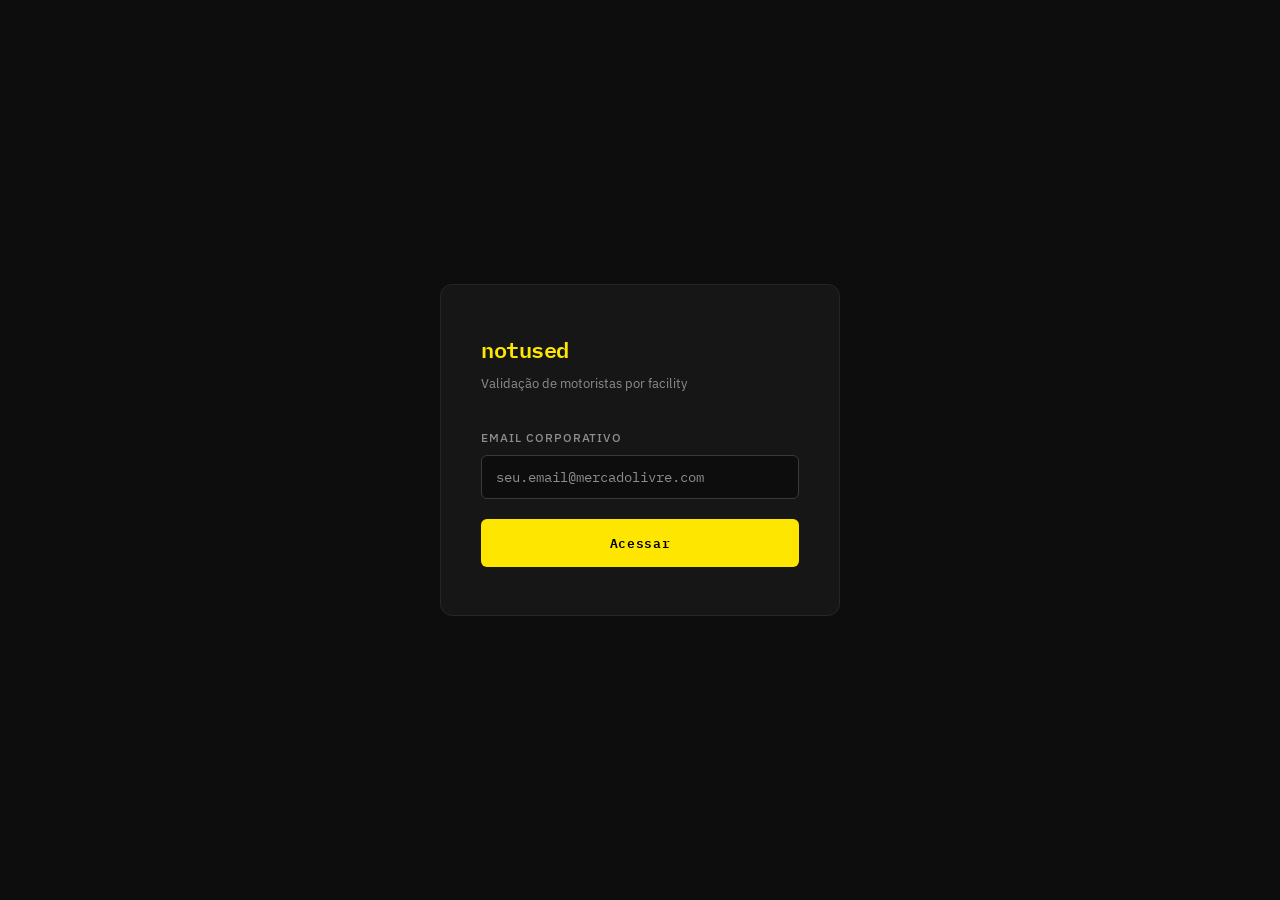
==== frontend/index.html @ aca366a6 "feat: initial commit — notused facility driver validation Backend FastAPI + BigQuery (ADC / quota pr" ====
<!DOCTYPE html>
<html lang="pt-BR">
<head>
  <meta charset="UTF-8" />
  <meta name="viewport" content="width=device-width, initial-scale=1.0" />
  <title>notused — login</title>
  <link rel="stylesheet" href="style.css" />
</head>
<body>
  <div class="login-wrapper">
    <div class="login-card">
      <div class="login-logo">notused</div>
      <p class="login-subtitle">Validação de motoristas por facility</p>

      <form id="form-login">
        <div class="field">
          <label for="email">Email corporativo</label>
          <input
            id="email"
            type="email"
            placeholder="seu.email@mercadolivre.com"
            autocomplete="email"
            required
          />
        </div>
        <button type="submit" class="btn-primary" id="btn-login">
          Acessar
        </button>
      </form>

      <div class="error-msg" id="error-msg"></div>
    </div>
  </div>

  <script>
    const API = 'http://localhost:8000';

    const form   = document.getElementById('form-login');
    const btn    = document.getElementById('btn-login');
    const errEl  = document.getElementById('error-msg');
    const emailEl = document.getElementById('email');

    function showError(msg) {
      errEl.textContent = msg;
      errEl.classList.add('visible');
    }

    function hideError() {
      errEl.classList.remove('visible');
    }

    form.addEventListener('submit', async (e) => {
      e.preventDefault();
      hideError();

      const email = emailEl.value.trim();
      if (!email) return;

      btn.disabled = true;
      btn.textContent = 'Verificando...';

      try {
        const res = await fetch(`${API}/auth/email`, {
          method: 'POST',
          headers: { 'Content-Type': 'application/json' },
          body: JSON.stringify({ email })
        });

        const data = await res.json();

        if (!res.ok) {
          showError(data.detail || 'Email não encontrado. Verifique e tente novamente.');
          return;
        }

        sessionStorage.setItem('notused_facility', data.facility);
        sessionStorage.setItem('notused_email', data.email);
        window.location.href = 'dashboard.html';

      } catch (err) {
        showError('Erro de conexão. Verifique se o backend está rodando.');
      } finally {
        btn.disabled = false;
        btn.textContent = 'Acessar';
      }
    });

    // Se já autenticado, redireciona direto
    if (sessionStorage.getItem('notused_facility')) {
      window.location.href = 'dashboard.html';
    }
  </script>
</body>
</html>
---- frontend/style.css ----
@import url('https://fonts.googleapis.com/css2?family=IBM+Plex+Mono:wght@400;500;600&family=IBM+Plex+Sans:wght@300;400;500;600&display=swap');

*, *::before, *::after { box-sizing: border-box; margin: 0; padding: 0; }

:root {
  --bg:        #0d0d0d;
  --surface:   #161616;
  --border:    #262626;
  --border2:   #393939;
  --text:      #f4f4f4;
  --muted:     #8d8d8d;
  --accent:    #FFE600;   /* Meli yellow */
  --green:     #24a148;
  --green-bg:  #071908;
  --red:       #fa4d56;
  --red-bg:    #2d0709;
  --orange:    #ff832b;
  --blue:      #4589ff;
  --mono:      'IBM Plex Mono', monospace;
  --sans:      'IBM Plex Sans', sans-serif;
  --radius:    6px;
}

body {
  background: var(--bg);
  color: var(--text);
  font-family: var(--sans);
  font-size: 14px;
  line-height: 1.5;
  min-height: 100vh;
}

/* ── Login ─────────────────────────────────────────── */
.login-wrapper {
  min-height: 100vh;
  display: flex;
  align-items: center;
  justify-content: center;
  padding: 24px;
}

.login-card {
  background: var(--surface);
  border: 1px solid var(--border);
  border-radius: 12px;
  padding: 48px 40px;
  width: 100%;
  max-width: 400px;
}

.login-logo {
  font-family: var(--mono);
  font-size: 22px;
  font-weight: 600;
  color: var(--accent);
  letter-spacing: -0.5px;
  margin-bottom: 8px;
}

.login-subtitle {
  color: var(--muted);
  font-size: 13px;
  margin-bottom: 36px;
}

.field {
  margin-bottom: 20px;
}

.field label {
  display: block;
  font-size: 12px;
  font-weight: 500;
  color: var(--muted);
  text-transform: uppercase;
  letter-spacing: 0.08em;
  margin-bottom: 8px;
}

.field input {
  width: 100%;
  background: var(--bg);
  border: 1px solid var(--border2);
  border-radius: var(--radius);
  color: var(--text);
  font-family: var(--mono);
  font-size: 14px;
  padding: 12px 14px;
  outline: none;
  transition: border-color 0.15s;
}

.field input:focus {
  border-color: var(--accent);
}

.field input::placeholder {
  color: var(--muted);
}

.btn-primary {
  width: 100%;
  background: var(--accent);
  color: #000;
  border: none;
  border-radius: var(--radius);
  font-family: var(--mono);
  font-size: 13px;
  font-weight: 600;
  padding: 13px;
  cursor: pointer;
  letter-spacing: 0.05em;
  transition: opacity 0.15s;
}

.btn-primary:hover { opacity: 0.88; }
.btn-primary:disabled { opacity: 0.4; cursor: not-allowed; }

.error-msg {
  margin-top: 16px;
  background: var(--red-bg);
  border: 1px solid var(--red);
  border-radius: var(--radius);
  color: var(--red);
  font-size: 13px;
  padding: 10px 14px;
  display: none;
}

.error-msg.visible { display: block; }

/* ── Dashboard Layout ──────────────────────────────── */
.app-header {
  background: var(--surface);
  border-bottom: 1px solid var(--border);
  padding: 0 24px;
  height: 56px;
  display: flex;
  align-items: center;
  justify-content: space-between;
  position: sticky;
  top: 0;
  z-index: 100;
}

.header-logo {
  font-family: var(--mono);
  font-size: 16px;
  font-weight: 600;
  color: var(--accent);
}

.header-facility {
  font-family: var(--mono);
  font-size: 13px;
  color: var(--muted);
  margin-left: 16px;
}

.header-left { display: flex; align-items: center; gap: 4px; }

.btn-ghost {
  background: transparent;
  border: 1px solid var(--border2);
  border-radius: var(--radius);
  color: var(--muted);
  font-size: 12px;
  font-family: var(--mono);
  padding: 6px 12px;
  cursor: pointer;
  transition: color 0.15s, border-color 0.15s;
}
.btn-ghost:hover { color: var(--text); border-color: var(--border2); }

.main-content {
  max-width: 1400px;
  margin: 0 auto;
  padding: 28px 24px;
}

/* ── Stats bar ─────────────────────────────────────── */
.stats-bar {
  display: grid;
  grid-template-columns: repeat(auto-fit, minmax(160px, 1fr));
  gap: 12px;
  margin-bottom: 28px;
}

.stat-card {
  background: var(--surface);
  border: 1px solid var(--border);
  border-radius: var(--radius);
  padding: 16px 18px;
}

.stat-label {
  font-size: 11px;
  font-weight: 500;
  color: var(--muted);
  text-transform: uppercase;
  letter-spacing: 0.08em;
  margin-bottom: 6px;
}

.stat-value {
  font-family: var(--mono);
  font-size: 24px;
  font-weight: 600;
  color: var(--text);
  line-height: 1;
}

.stat-value.accent { color: var(--accent); }
.stat-value.green  { color: var(--green); }
.stat-value.red    { color: var(--red); }

/* ── Filter tabs ───────────────────────────────────── */
.filter-bar {
  display: flex;
  align-items: center;
  gap: 6px;
  margin-bottom: 16px;
  flex-wrap: wrap;
}

.filter-tab {
  background: transparent;
  border: 1px solid var(--border);
  border-radius: 100px;
  color: var(--muted);
  font-size: 12px;
  font-family: var(--sans);
  font-weight: 500;
  padding: 5px 14px;
  cursor: pointer;
  transition: all 0.15s;
}
.filter-tab:hover { border-color: var(--border2); color: var(--text); }
.filter-tab.active {
  background: var(--accent);
  border-color: var(--accent);
  color: #000;
  font-weight: 600;
}

.filter-spacer { flex: 1; }

.search-input {
  background: var(--surface);
  border: 1px solid var(--border);
  border-radius: var(--radius);
  color: var(--text);
  font-family: var(--mono);
  font-size: 13px;
  padding: 7px 12px;
  outline: none;
  width: 220px;
  transition: border-color 0.15s;
}
.search-input:focus { border-color: var(--accent); }
.search-input::placeholder { color: var(--muted); }

.btn-refresh {
  background: transparent;
  border: 1px solid var(--border);
  border-radius: var(--radius);
  color: var(--muted);
  font-size: 13px;
  padding: 7px 14px;
  cursor: pointer;
  transition: all 0.15s;
  font-family: var(--mono);
  display: flex;
  align-items: center;
  gap: 6px;
}
.btn-refresh:hover { color: var(--text); border-color: var(--border2); }
.btn-refresh.loading { opacity: 0.5; pointer-events: none; }

/* ── Table ─────────────────────────────────────────── */
.table-wrapper {
  background: var(--surface);
  border: 1px solid var(--border);
  border-radius: var(--radius);
  overflow: hidden;
}

table {
  width: 100%;
  border-collapse: collapse;
}

thead th {
  background: var(--bg);
  border-bottom: 1px solid var(--border);
  color: var(--muted);
  font-size: 11px;
  font-weight: 500;
  text-transform: uppercase;
  letter-spacing: 0.08em;
  padding: 10px 14px;
  text-align: left;
  white-space: nowrap;
}

tbody tr {
  border-bottom: 1px solid var(--border);
  transition: background 0.1s;
}
tbody tr:last-child { border-bottom: none; }
tbody tr:hover { background: #1c1c1c; }
tbody tr.confirmed { background: var(--green-bg); }
tbody tr.confirmed:hover { background: #0a2210; }

td {
  padding: 10px 14px;
  font-size: 13px;
  white-space: nowrap;
}

td.mono { font-family: var(--mono); }

.badge {
  display: inline-flex;
  align-items: center;
  border-radius: 100px;
  font-size: 11px;
  font-weight: 600;
  padding: 2px 9px;
  text-transform: uppercase;
  letter-spacing: 0.04em;
}

.badge-moto   { background: #1a1a00; color: var(--accent); border: 1px solid #3a3800; }
.badge-carro  { background: #001434; color: var(--blue);   border: 1px solid #003270; }
.badge-walker { background: #1a0a00; color: var(--orange); border: 1px solid #3a2000; }
.badge-other  { background: var(--surface); color: var(--muted); border: 1px solid var(--border); }

.status-dot {
  display: inline-block;
  width: 7px;
  height: 7px;
  border-radius: 50%;
  margin-right: 6px;
}
.dot-active    { background: var(--green); }
.dot-cancelled { background: var(--red); }
.dot-pending   { background: var(--orange); }
.dot-unknown   { background: var(--muted); }

.btn-confirm {
  background: transparent;
  border: 1px solid var(--green);
  border-radius: var(--radius);
  color: var(--green);
  font-family: var(--mono);
  font-size: 11px;
  font-weight: 500;
  padding: 4px 12px;
  cursor: pointer;
  transition: all 0.15s;
  white-space: nowrap;
}
.btn-confirm:hover { background: var(--green); color: #000; }

.btn-confirmed {
  background: var(--green);
  border: 1px solid var(--green);
  border-radius: var(--radius);
  color: #000;
  font-family: var(--mono);
  font-size: 11px;
  font-weight: 600;
  padding: 4px 12px;
  cursor: pointer;
  transition: all 0.15s;
  white-space: nowrap;
}
.btn-confirmed:hover {
  background: transparent;
  color: var(--red);
  border-color: var(--red);
}

/* ── Empty / Loading ───────────────────────────────── */
.empty-state {
  text-align: center;
  padding: 64px 24px;
  color: var(--muted);
}

.empty-state .icon {
  font-size: 36px;
  margin-bottom: 12px;
  opacity: 0.4;
}

.skeleton-row td {
  padding: 12px 14px;
}

.skeleton-bar {
  background: linear-gradient(90deg, var(--border) 25%, var(--border2) 50%, var(--border) 75%);
  background-size: 200% 100%;
  animation: shimmer 1.5s infinite;
  border-radius: 3px;
  height: 12px;
}

@keyframes shimmer {
  0%   { background-position: 200% 0; }
  100% { background-position: -200% 0; }
}

/* ── Responsive ────────────────────────────────────── */
@media (max-width: 768px) {
  .main-content { padding: 16px; }
  .hide-mobile  { display: none; }
  .search-input { width: 160px; }
  td, th { padding: 8px 10px; }
}

/* ── Loader spinner ────────────────────────────────── */
@keyframes spin {
  to { transform: rotate(360deg); }
}
.spinner {
  display: inline-block;
  width: 14px;
  height: 14px;
  border: 2px solid var(--border2);
  border-top-color: var(--accent);
  border-radius: 50%;
  animation: spin 0.8s linear infinite;
}
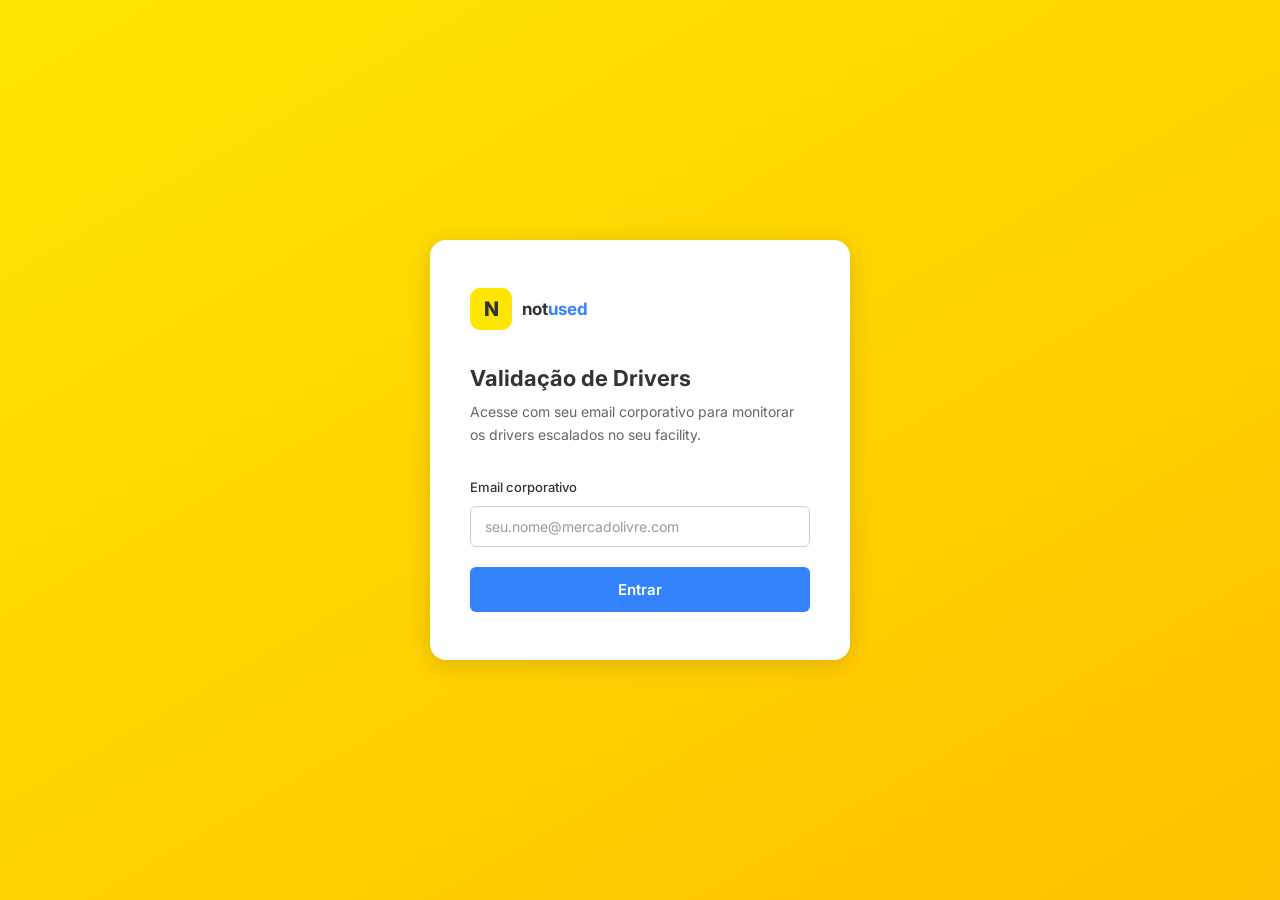
==== commit 2e241024: "deploy: render config + credentials support" ====
--- a/frontend/index.html
+++ b/frontend/index.html
@@ -3,14 +3,21 @@
 <head>
   <meta charset="UTF-8" />
   <meta name="viewport" content="width=device-width, initial-scale=1.0" />
-  <title>notused — login</title>
+  <title>Driver Validation — Login</title>
   <link rel="stylesheet" href="style.css" />
 </head>
 <body>
-  <div class="login-wrapper">
+
+  <div class="login-page">
     <div class="login-card">
-      <div class="login-logo">notused</div>
-      <p class="login-subtitle">Validação de motoristas por facility</p>
+
+      <div class="login-brand">
+        <div class="login-brand-icon">N</div>
+        <div class="login-brand-name">not<span>used</span></div>
+      </div>
+
+      <h1 class="login-title">Validação de Drivers</h1>
+      <p class="login-subtitle">Acesse com seu email corporativo para monitorar os drivers escalados no seu facility.</p>
 
       <form id="form-login">
         <div class="field">
@@ -18,54 +25,50 @@
           <input
             id="email"
             type="email"
-            placeholder="seu.email@mercadolivre.com"
+            placeholder="seu.nome@mercadolivre.com"
             autocomplete="email"
             required
           />
         </div>
-        <button type="submit" class="btn-primary" id="btn-login">
-          Acessar
-        </button>
+        <button type="submit" class="btn-primary" id="btn-login">Entrar</button>
       </form>
 
       <div class="error-msg" id="error-msg"></div>
+
     </div>
   </div>
 
   <script>
-    const API = 'http://localhost:8000';
+    // Redirect se já logado
+    if (sessionStorage.getItem('notused_is_admin') === 'true') {
+      window.location.href = 'admin.html';
+    } else if (sessionStorage.getItem('notused_facility')) {
+      window.location.href = 'dashboard.html';
+    }
 
-    const form   = document.getElementById('form-login');
-    const btn    = document.getElementById('btn-login');
-    const errEl  = document.getElementById('error-msg');
+    const form    = document.getElementById('form-login');
+    const btn     = document.getElementById('btn-login');
+    const errEl   = document.getElementById('error-msg');
     const emailEl = document.getElementById('email');
 
-    function showError(msg) {
-      errEl.textContent = msg;
-      errEl.classList.add('visible');
-    }
-
-    function hideError() {
-      errEl.classList.remove('visible');
-    }
+    function showError(msg) { errEl.textContent = msg; errEl.classList.add('visible'); }
+    function hideError()    { errEl.classList.remove('visible'); }
 
     form.addEventListener('submit', async (e) => {
       e.preventDefault();
       hideError();
-
       const email = emailEl.value.trim();
       if (!email) return;
 
-      btn.disabled = true;
+      btn.disabled    = true;
       btn.textContent = 'Verificando...';
 
       try {
-        const res = await fetch(`${API}/auth/email`, {
-          method: 'POST',
+        const res  = await fetch('/auth/email', {
+          method:  'POST',
           headers: { 'Content-Type': 'application/json' },
-          body: JSON.stringify({ email })
+          body:    JSON.stringify({ email })
         });
-
         const data = await res.json();
 
         if (!res.ok) {
@@ -73,22 +76,24 @@
           return;
         }
 
-        sessionStorage.setItem('notused_facility', data.facility);
-        sessionStorage.setItem('notused_email', data.email);
-        window.location.href = 'dashboard.html';
+        sessionStorage.setItem('notused_email',    data.email);
+        sessionStorage.setItem('notused_is_admin', data.is_admin ? 'true' : 'false');
 
-      } catch (err) {
+        if (data.is_admin) {
+          window.location.href = 'admin.html';
+        } else {
+          sessionStorage.setItem('notused_facility', data.facility);
+          window.location.href = 'dashboard.html';
+        }
+
+      } catch {
         showError('Erro de conexão. Verifique se o backend está rodando.');
       } finally {
-        btn.disabled = false;
-        btn.textContent = 'Acessar';
+        btn.disabled    = false;
+        btn.textContent = 'Entrar';
       }
     });
+  </script>
 
-    // Se já autenticado, redireciona direto
-    if (sessionStorage.getItem('notused_facility')) {
-      window.location.href = 'dashboard.html';
-    }
-  </script>
 </body>
 </html>
--- a/frontend/style.css
+++ b/frontend/style.css
@@ -1,24 +1,37 @@
-@import url('https://fonts.googleapis.com/css2?family=IBM+Plex+Mono:wght@400;500;600&family=IBM+Plex+Sans:wght@300;400;500;600&display=swap');
+@import url('https://fonts.googleapis.com/css2?family=Inter:wght@400;500;600;700&display=swap');
 
 *, *::before, *::after { box-sizing: border-box; margin: 0; padding: 0; }
 
 :root {
-  --bg:        #0d0d0d;
-  --surface:   #161616;
-  --border:    #262626;
-  --border2:   #393939;
-  --text:      #f4f4f4;
-  --muted:     #8d8d8d;
-  --accent:    #FFE600;   /* Meli yellow */
-  --green:     #24a148;
-  --green-bg:  #071908;
-  --red:       #fa4d56;
-  --red-bg:    #2d0709;
-  --orange:    #ff832b;
-  --blue:      #4589ff;
-  --mono:      'IBM Plex Mono', monospace;
-  --sans:      'IBM Plex Sans', sans-serif;
-  --radius:    6px;
+  --bg:             #EBEBEB;
+  --surface:        #FFFFFF;
+  --surface2:       #F5F5F5;
+  --border:         #E3E3E3;
+  --border2:        #CCCCCC;
+  --text:           #333333;
+  --text2:          #666666;
+  --muted:          #999999;
+  --yellow:         #FFE600;
+  --yellow-dark:    #ECC800;
+  --blue:           #3483FA;
+  --blue-dark:      #2968C8;
+  --blue-bg:        #EBF3FF;
+  --green:          #00A650;
+  --green-dark:     #007A3D;
+  --green-bg:       #F0FBF5;
+  --green-border:   #A8E6C3;
+  --red:            #F23D4F;
+  --red-bg:         #FFF5F5;
+  --red-border:     #F7C0C5;
+  --orange:         #FF7733;
+  --orange-bg:      #FFF5EE;
+  --orange-border:  #FFCCAA;
+  --shadow-sm:      0 1px 3px rgba(0,0,0,0.08);
+  --shadow:         0 2px 8px rgba(0,0,0,0.10);
+  --shadow-lg:      0 4px 24px rgba(0,0,0,0.14);
+  --radius:         8px;
+  --radius-sm:      6px;
+  --sans:           'Inter', -apple-system, BlinkMacSystemFont, 'Segoe UI', sans-serif;
 }
 
 body {
@@ -30,191 +43,285 @@
   min-height: 100vh;
 }
 
-/* ── Login ─────────────────────────────────────────── */
-.login-wrapper {
+/* ── Login ──────────────────────────────────────────────────────────────────── */
+.login-page {
   min-height: 100vh;
   display: flex;
   align-items: center;
   justify-content: center;
   padding: 24px;
+  background: linear-gradient(150deg, #FFE600 0%, #FFD000 60%, #FFC200 100%);
 }
 
 .login-card {
   background: var(--surface);
-  border: 1px solid var(--border);
-  border-radius: 12px;
+  border-radius: 16px;
   padding: 48px 40px;
   width: 100%;
-  max-width: 400px;
-}
-
-.login-logo {
-  font-family: var(--mono);
+  max-width: 420px;
+  box-shadow: var(--shadow-lg);
+}
+
+.login-brand {
+  display: flex;
+  align-items: center;
+  gap: 10px;
+  margin-bottom: 32px;
+}
+
+.login-brand-icon {
+  width: 42px;
+  height: 42px;
+  background: var(--yellow);
+  border-radius: 10px;
+  display: flex;
+  align-items: center;
+  justify-content: center;
+  font-weight: 800;
+  font-size: 20px;
+  color: #333;
+  flex-shrink: 0;
+}
+
+.login-brand-name {
+  font-size: 17px;
+  font-weight: 700;
+  color: var(--text);
+}
+
+.login-brand-name span { color: var(--blue); }
+
+.login-title {
   font-size: 22px;
-  font-weight: 600;
-  color: var(--accent);
-  letter-spacing: -0.5px;
-  margin-bottom: 8px;
+  font-weight: 700;
+  color: var(--text);
+  margin-bottom: 6px;
 }
 
 .login-subtitle {
-  color: var(--muted);
-  font-size: 13px;
-  margin-bottom: 36px;
-}
-
-.field {
-  margin-bottom: 20px;
-}
+  color: var(--text2);
+  font-size: 14px;
+  margin-bottom: 32px;
+  line-height: 1.6;
+}
+
+.field { margin-bottom: 20px; }
 
 .field label {
   display: block;
-  font-size: 12px;
+  font-size: 13px;
   font-weight: 500;
-  color: var(--muted);
-  text-transform: uppercase;
-  letter-spacing: 0.08em;
+  color: var(--text);
   margin-bottom: 8px;
 }
 
 .field input {
   width: 100%;
-  background: var(--bg);
-  border: 1px solid var(--border2);
-  border-radius: var(--radius);
-  color: var(--text);
-  font-family: var(--mono);
+  background: var(--surface);
+  border: 1.5px solid var(--border2);
+  border-radius: var(--radius-sm);
+  color: var(--text);
+  font-family: var(--sans);
   font-size: 14px;
-  padding: 12px 14px;
+  padding: 11px 14px;
   outline: none;
-  transition: border-color 0.15s;
+  transition: border-color 0.15s, box-shadow 0.15s;
 }
 
 .field input:focus {
-  border-color: var(--accent);
-}
-
-.field input::placeholder {
-  color: var(--muted);
-}
+  border-color: var(--blue);
+  box-shadow: 0 0 0 3px rgba(52,131,250,0.15);
+}
+
+.field input::placeholder { color: var(--muted); }
 
 .btn-primary {
   width: 100%;
-  background: var(--accent);
-  color: #000;
+  background: var(--blue);
+  color: #fff;
   border: none;
-  border-radius: var(--radius);
-  font-family: var(--mono);
-  font-size: 13px;
+  border-radius: var(--radius-sm);
+  font-family: var(--sans);
+  font-size: 15px;
   font-weight: 600;
   padding: 13px;
   cursor: pointer;
-  letter-spacing: 0.05em;
-  transition: opacity 0.15s;
-}
-
-.btn-primary:hover { opacity: 0.88; }
-.btn-primary:disabled { opacity: 0.4; cursor: not-allowed; }
+  transition: background 0.15s, transform 0.1s;
+  letter-spacing: 0.01em;
+}
+.btn-primary:hover  { background: var(--blue-dark); }
+.btn-primary:active { transform: scale(0.99); }
+.btn-primary:disabled { opacity: 0.5; cursor: not-allowed; transform: none; }
 
 .error-msg {
   margin-top: 16px;
   background: var(--red-bg);
-  border: 1px solid var(--red);
-  border-radius: var(--radius);
+  border: 1px solid var(--red-border);
+  border-radius: var(--radius-sm);
   color: var(--red);
   font-size: 13px;
   padding: 10px 14px;
   display: none;
 }
-
 .error-msg.visible { display: block; }
 
-/* ── Dashboard Layout ──────────────────────────────── */
+/* ── App Header ─────────────────────────────────────────────────────────────── */
 .app-header {
   background: var(--surface);
   border-bottom: 1px solid var(--border);
   padding: 0 24px;
-  height: 56px;
+  height: 60px;
   display: flex;
   align-items: center;
   justify-content: space-between;
   position: sticky;
   top: 0;
   z-index: 100;
-}
-
-.header-logo {
-  font-family: var(--mono);
-  font-size: 16px;
-  font-weight: 600;
-  color: var(--accent);
-}
-
-.header-facility {
-  font-family: var(--mono);
-  font-size: 13px;
+  box-shadow: var(--shadow-sm);
+}
+
+.header-brand {
+  display: flex;
+  align-items: center;
+  gap: 10px;
+}
+
+.header-logo-box {
+  background: var(--yellow);
+  border-radius: 8px;
+  width: 34px;
+  height: 34px;
+  display: flex;
+  align-items: center;
+  justify-content: center;
+  font-weight: 800;
+  font-size: 15px;
+  color: #333;
+  flex-shrink: 0;
+}
+
+.header-app-name {
+  font-size: 15px;
+  font-weight: 700;
+  color: var(--text);
+}
+
+.header-facility-tag {
+  background: var(--blue-bg);
+  border: 1px solid #C2D9FF;
+  border-radius: 100px;
+  font-size: 12px;
+  font-weight: 700;
+  color: var(--blue);
+  padding: 3px 10px;
+  letter-spacing: 0.02em;
+}
+
+.admin-badge {
+  background: var(--yellow);
+  color: #333;
+  font-size: 11px;
+  font-weight: 700;
+  padding: 3px 9px;
+  border-radius: 100px;
+  text-transform: uppercase;
+  letter-spacing: 0.06em;
+}
+
+.header-right {
+  display: flex;
+  align-items: center;
+  gap: 12px;
+}
+
+.header-email {
+  font-size: 13px;
+  color: var(--text2);
+}
+
+.header-date {
+  font-size: 12px;
   color: var(--muted);
-  margin-left: 16px;
-}
-
-.header-left { display: flex; align-items: center; gap: 4px; }
+}
 
 .btn-ghost {
   background: transparent;
-  border: 1px solid var(--border2);
-  border-radius: var(--radius);
-  color: var(--muted);
-  font-size: 12px;
-  font-family: var(--mono);
-  padding: 6px 12px;
-  cursor: pointer;
-  transition: color 0.15s, border-color 0.15s;
-}
-.btn-ghost:hover { color: var(--text); border-color: var(--border2); }
-
+  border: 1.5px solid var(--border2);
+  border-radius: var(--radius-sm);
+  color: var(--text2);
+  font-size: 13px;
+  font-family: var(--sans);
+  font-weight: 500;
+  padding: 6px 14px;
+  cursor: pointer;
+  transition: all 0.15s;
+}
+.btn-ghost:hover { border-color: var(--blue); color: var(--blue); }
+
+/* ── Main Layout ─────────────────────────────────────────────────────────────── */
 .main-content {
-  max-width: 1400px;
+  max-width: 1440px;
   margin: 0 auto;
   padding: 28px 24px;
 }
 
-/* ── Stats bar ─────────────────────────────────────── */
+.page-title {
+  font-size: 22px;
+  font-weight: 700;
+  color: var(--text);
+  margin-bottom: 4px;
+}
+
+.page-subtitle {
+  font-size: 14px;
+  color: var(--text2);
+  margin-bottom: 28px;
+}
+
+/* ── Stats Bar ──────────────────────────────────────────────────────────────── */
 .stats-bar {
   display: grid;
-  grid-template-columns: repeat(auto-fit, minmax(160px, 1fr));
+  grid-template-columns: repeat(auto-fit, minmax(150px, 1fr));
   gap: 12px;
-  margin-bottom: 28px;
+  margin-bottom: 24px;
 }
 
 .stat-card {
   background: var(--surface);
+  border-radius: var(--radius);
+  padding: 18px 20px;
+  box-shadow: var(--shadow-sm);
   border: 1px solid var(--border);
-  border-radius: var(--radius);
-  padding: 16px 18px;
+}
+
+.stat-card.alert {
+  border-color: var(--orange-border);
+  background: var(--orange-bg);
 }
 
 .stat-label {
   font-size: 11px;
-  font-weight: 500;
-  color: var(--muted);
+  font-weight: 600;
+  color: var(--text2);
   text-transform: uppercase;
-  letter-spacing: 0.08em;
-  margin-bottom: 6px;
+  letter-spacing: 0.06em;
+  margin-bottom: 8px;
 }
 
 .stat-value {
-  font-family: var(--mono);
-  font-size: 24px;
-  font-weight: 600;
+  font-size: 28px;
+  font-weight: 700;
   color: var(--text);
   line-height: 1;
 }
 
-.stat-value.accent { color: var(--accent); }
+.stat-value.blue   { color: var(--blue); }
 .stat-value.green  { color: var(--green); }
 .stat-value.red    { color: var(--red); }
-
-/* ── Filter tabs ───────────────────────────────────── */
+.stat-value.orange { color: var(--orange); }
+.stat-value.muted  { color: var(--muted); }
+
+/* ── Filter Bar ─────────────────────────────────────────────────────────────── */
 .filter-bar {
   display: flex;
   align-items: center;
@@ -224,80 +331,77 @@
 }
 
 .filter-tab {
-  background: transparent;
-  border: 1px solid var(--border);
+  background: var(--surface);
+  border: 1.5px solid var(--border);
   border-radius: 100px;
-  color: var(--muted);
-  font-size: 12px;
+  color: var(--text2);
+  font-size: 13px;
   font-family: var(--sans);
   font-weight: 500;
-  padding: 5px 14px;
+  padding: 5px 16px;
   cursor: pointer;
   transition: all 0.15s;
 }
-.filter-tab:hover { border-color: var(--border2); color: var(--text); }
-.filter-tab.active {
-  background: var(--accent);
-  border-color: var(--accent);
-  color: #000;
-  font-weight: 600;
-}
+.filter-tab:hover { border-color: var(--blue); color: var(--blue); }
+.filter-tab.active { background: var(--blue); border-color: var(--blue); color: #fff; font-weight: 600; }
 
 .filter-spacer { flex: 1; }
 
 .search-input {
   background: var(--surface);
-  border: 1px solid var(--border);
-  border-radius: var(--radius);
-  color: var(--text);
-  font-family: var(--mono);
+  border: 1.5px solid var(--border2);
+  border-radius: var(--radius-sm);
+  color: var(--text);
+  font-family: var(--sans);
   font-size: 13px;
   padding: 7px 12px;
   outline: none;
-  width: 220px;
-  transition: border-color 0.15s;
-}
-.search-input:focus { border-color: var(--accent); }
+  width: 200px;
+  transition: border-color 0.15s, box-shadow 0.15s;
+}
+.search-input:focus {
+  border-color: var(--blue);
+  box-shadow: 0 0 0 3px rgba(52,131,250,0.12);
+}
 .search-input::placeholder { color: var(--muted); }
 
 .btn-refresh {
-  background: transparent;
-  border: 1px solid var(--border);
-  border-radius: var(--radius);
-  color: var(--muted);
+  background: var(--surface);
+  border: 1.5px solid var(--border2);
+  border-radius: var(--radius-sm);
+  color: var(--text2);
   font-size: 13px;
   padding: 7px 14px;
   cursor: pointer;
+  font-family: var(--sans);
+  font-weight: 500;
+  display: flex;
+  align-items: center;
+  gap: 6px;
   transition: all 0.15s;
-  font-family: var(--mono);
-  display: flex;
-  align-items: center;
-  gap: 6px;
-}
-.btn-refresh:hover { color: var(--text); border-color: var(--border2); }
+}
+.btn-refresh:hover { border-color: var(--blue); color: var(--blue); }
 .btn-refresh.loading { opacity: 0.5; pointer-events: none; }
 
-/* ── Table ─────────────────────────────────────────── */
+/* ── Table ──────────────────────────────────────────────────────────────────── */
 .table-wrapper {
   background: var(--surface);
   border: 1px solid var(--border);
   border-radius: var(--radius);
   overflow: hidden;
-}
-
-table {
-  width: 100%;
-  border-collapse: collapse;
-}
+  box-shadow: var(--shadow-sm);
+}
+
+table { width: 100%; border-collapse: collapse; }
 
 thead th {
-  background: var(--bg);
-  border-bottom: 1px solid var(--border);
-  color: var(--muted);
+  background: var(--surface2);
+  border-bottom: 1.5px solid var(--border);
+  color: var(--text2);
   font-size: 11px;
-  font-weight: 500;
+  font-weight: 600;
   text-transform: uppercase;
-  letter-spacing: 0.08em;
+  letter-spacing: 0.07em;
   padding: 10px 14px;
   text-align: left;
   white-space: nowrap;
@@ -308,128 +412,240 @@
   transition: background 0.1s;
 }
 tbody tr:last-child { border-bottom: none; }
-tbody tr:hover { background: #1c1c1c; }
-tbody tr.confirmed { background: var(--green-bg); }
-tbody tr.confirmed:hover { background: #0a2210; }
+tbody tr:hover      { background: #FAFAFA; }
+
+tbody tr.row-arrived      { background: var(--green-bg); }
+tbody tr.row-arrived:hover { background: #E4F7EE; }
+
+tbody tr.row-nui          { background: var(--orange-bg); }
+tbody tr.row-nui:hover    { background: #FFE8D9; }
+
+tbody tr.row-nuc          { background: var(--surface2); }
+tbody tr.row-nuc:hover    { background: #EEEEEE; }
 
 td {
-  padding: 10px 14px;
+  padding: 11px 14px;
   font-size: 13px;
   white-space: nowrap;
 }
 
-td.mono { font-family: var(--mono); }
-
+/* ── Badges ─────────────────────────────────────────────────────────────────── */
 .badge {
   display: inline-flex;
   align-items: center;
+  gap: 4px;
   border-radius: 100px;
   font-size: 11px;
   font-weight: 600;
-  padding: 2px 9px;
+  padding: 3px 10px;
   text-transform: uppercase;
   letter-spacing: 0.04em;
-}
-
-.badge-moto   { background: #1a1a00; color: var(--accent); border: 1px solid #3a3800; }
-.badge-carro  { background: #001434; color: var(--blue);   border: 1px solid #003270; }
-.badge-walker { background: #1a0a00; color: var(--orange); border: 1px solid #3a2000; }
-.badge-other  { background: var(--surface); color: var(--muted); border: 1px solid var(--border); }
-
+  white-space: nowrap;
+}
+
+.badge-moto   { background: #FFFBE0; color: #7A6200; border: 1px solid #FFE566; }
+.badge-carro  { background: var(--blue-bg); color: var(--blue); border: 1px solid #C2D9FF; }
+.badge-walker { background: var(--orange-bg); color: #C04F00; border: 1px solid var(--orange-border); }
+.badge-other  { background: var(--surface2); color: var(--text2); border: 1px solid var(--border); }
+
+.badge-arrived { background: var(--green-bg); color: var(--green); border: 1px solid var(--green-border); }
+.badge-nuc     { background: var(--surface2); color: var(--text2); border: 1px solid var(--border2); }
+.badge-nui     { background: var(--orange-bg); color: var(--orange); border: 1px solid var(--orange-border); }
+
+/* ── Status dots ────────────────────────────────────────────────────────────── */
 .status-dot {
   display: inline-block;
   width: 7px;
   height: 7px;
   border-radius: 50%;
   margin-right: 6px;
+  flex-shrink: 0;
 }
 .dot-active    { background: var(--green); }
 .dot-cancelled { background: var(--red); }
 .dot-pending   { background: var(--orange); }
 .dot-unknown   { background: var(--muted); }
 
-.btn-confirm {
+/* ── Action Buttons ─────────────────────────────────────────────────────────── */
+.action-group {
+  display: flex;
+  gap: 6px;
+  align-items: center;
+}
+
+.btn-arrived {
+  background: var(--green);
+  border: none;
+  border-radius: var(--radius-sm);
+  color: #fff;
+  font-family: var(--sans);
+  font-size: 12px;
+  font-weight: 600;
+  padding: 5px 12px;
+  cursor: pointer;
+  transition: background 0.15s;
+  white-space: nowrap;
+}
+.btn-arrived:hover { background: var(--green-dark); }
+
+.btn-not-arrived {
   background: transparent;
-  border: 1px solid var(--green);
-  border-radius: var(--radius);
-  color: var(--green);
-  font-family: var(--mono);
+  border: 1.5px solid var(--red);
+  border-radius: var(--radius-sm);
+  color: var(--red);
+  font-family: var(--sans);
+  font-size: 12px;
+  font-weight: 600;
+  padding: 5px 12px;
+  cursor: pointer;
+  transition: all 0.15s;
+  white-space: nowrap;
+}
+.btn-not-arrived:hover { background: var(--red); color: #fff; }
+
+.btn-undo {
+  background: transparent;
+  border: 1px solid var(--border2);
+  border-radius: var(--radius-sm);
+  color: var(--muted);
+  font-family: var(--sans);
   font-size: 11px;
   font-weight: 500;
-  padding: 4px 12px;
+  padding: 4px 9px;
   cursor: pointer;
   transition: all 0.15s;
   white-space: nowrap;
 }
-.btn-confirm:hover { background: var(--green); color: #000; }
-
-.btn-confirmed {
-  background: var(--green);
-  border: 1px solid var(--green);
-  border-radius: var(--radius);
-  color: #000;
-  font-family: var(--mono);
-  font-size: 11px;
-  font-weight: 600;
-  padding: 4px 12px;
-  cursor: pointer;
-  transition: all 0.15s;
-  white-space: nowrap;
-}
-.btn-confirmed:hover {
-  background: transparent;
-  color: var(--red);
-  border-color: var(--red);
-}
-
-/* ── Empty / Loading ───────────────────────────────── */
+.btn-undo:hover { border-color: var(--text2); color: var(--text2); }
+
+/* ── Empty / Error ─────────────────────────────────────────────────────────── */
 .empty-state {
   text-align: center;
   padding: 64px 24px;
   color: var(--muted);
 }
-
-.empty-state .icon {
-  font-size: 36px;
-  margin-bottom: 12px;
-  opacity: 0.4;
-}
-
-.skeleton-row td {
-  padding: 12px 14px;
-}
-
+.empty-state .icon { font-size: 40px; margin-bottom: 12px; opacity: 0.35; }
+.empty-state p     { font-size: 14px; }
+
+/* ── Skeleton ───────────────────────────────────────────────────────────────── */
 .skeleton-bar {
-  background: linear-gradient(90deg, var(--border) 25%, var(--border2) 50%, var(--border) 75%);
+  background: linear-gradient(90deg, var(--border) 25%, #F0F0F0 50%, var(--border) 75%);
   background-size: 200% 100%;
   animation: shimmer 1.5s infinite;
   border-radius: 3px;
   height: 12px;
 }
-
 @keyframes shimmer {
   0%   { background-position: 200% 0; }
   100% { background-position: -200% 0; }
 }
-
-/* ── Responsive ────────────────────────────────────── */
-@media (max-width: 768px) {
-  .main-content { padding: 16px; }
-  .hide-mobile  { display: none; }
-  .search-input { width: 160px; }
-  td, th { padding: 8px 10px; }
-}
-
-/* ── Loader spinner ────────────────────────────────── */
-@keyframes spin {
-  to { transform: rotate(360deg); }
-}
+.skeleton-row td { padding: 13px 14px; }
+
+/* ── Spinner ─────────────────────────────────────────────────────────────────── */
+@keyframes spin { to { transform: rotate(360deg); } }
 .spinner {
   display: inline-block;
-  width: 14px;
-  height: 14px;
-  border: 2px solid var(--border2);
-  border-top-color: var(--accent);
+  width: 14px; height: 14px;
+  border: 2px solid var(--border);
+  border-top-color: var(--blue);
   border-radius: 50%;
   animation: spin 0.8s linear infinite;
 }
+
+/* ── Admin ──────────────────────────────────────────────────────────────────── */
+.alert-banner {
+  display: flex;
+  align-items: center;
+  gap: 10px;
+  background: var(--orange-bg);
+  border: 1.5px solid var(--orange-border);
+  border-radius: var(--radius);
+  color: var(--orange);
+  font-size: 13px;
+  font-weight: 600;
+  padding: 12px 16px;
+  margin-bottom: 24px;
+}
+
+.facility-cards {
+  display: grid;
+  grid-template-columns: repeat(auto-fill, minmax(260px, 1fr));
+  gap: 16px;
+  margin-bottom: 32px;
+}
+
+.facility-card {
+  background: var(--surface);
+  border: 1.5px solid var(--border);
+  border-radius: var(--radius);
+  padding: 20px;
+  box-shadow: var(--shadow-sm);
+  cursor: pointer;
+  transition: box-shadow 0.15s, border-color 0.15s;
+}
+.facility-card:hover         { box-shadow: var(--shadow); border-color: var(--blue); }
+.facility-card.has-nui       { border-color: var(--orange-border); }
+.facility-card.has-nui:hover { border-color: var(--orange); }
+
+.fc-name {
+  font-size: 16px;
+  font-weight: 700;
+  color: var(--text);
+  margin-bottom: 14px;
+}
+
+.fc-stats {
+  display: flex;
+  gap: 20px;
+}
+
+.fcs-item { text-align: center; }
+.fcs-val  { font-size: 22px; font-weight: 700; line-height: 1; margin-bottom: 3px; }
+.fcs-lbl  { font-size: 10px; color: var(--text2); text-transform: uppercase; letter-spacing: 0.06em; }
+
+.fc-nui-note {
+  margin-top: 12px;
+  font-size: 11px;
+  font-weight: 600;
+  color: var(--orange);
+}
+
+.section-header {
+  display: flex;
+  align-items: center;
+  justify-content: space-between;
+  margin-bottom: 14px;
+  flex-wrap: wrap;
+  gap: 10px;
+}
+
+.section-title {
+  font-size: 15px;
+  font-weight: 700;
+  color: var(--text);
+}
+
+.filter-select {
+  background: var(--surface);
+  border: 1.5px solid var(--border2);
+  border-radius: var(--radius-sm);
+  padding: 7px 10px;
+  font-size: 13px;
+  color: var(--text);
+  outline: none;
+  font-family: var(--sans);
+  cursor: pointer;
+  transition: border-color 0.15s;
+}
+.filter-select:focus { border-color: var(--blue); }
+
+/* ── Responsive ─────────────────────────────────────────────────────────────── */
+@media (max-width: 768px) {
+  .main-content  { padding: 16px; }
+  .hide-mobile   { display: none; }
+  .search-input  { width: 140px; }
+  td, th         { padding: 9px 10px; }
+  .app-header    { padding: 0 16px; }
+  .header-email  { display: none; }
+  .stat-value    { font-size: 22px; }
+}
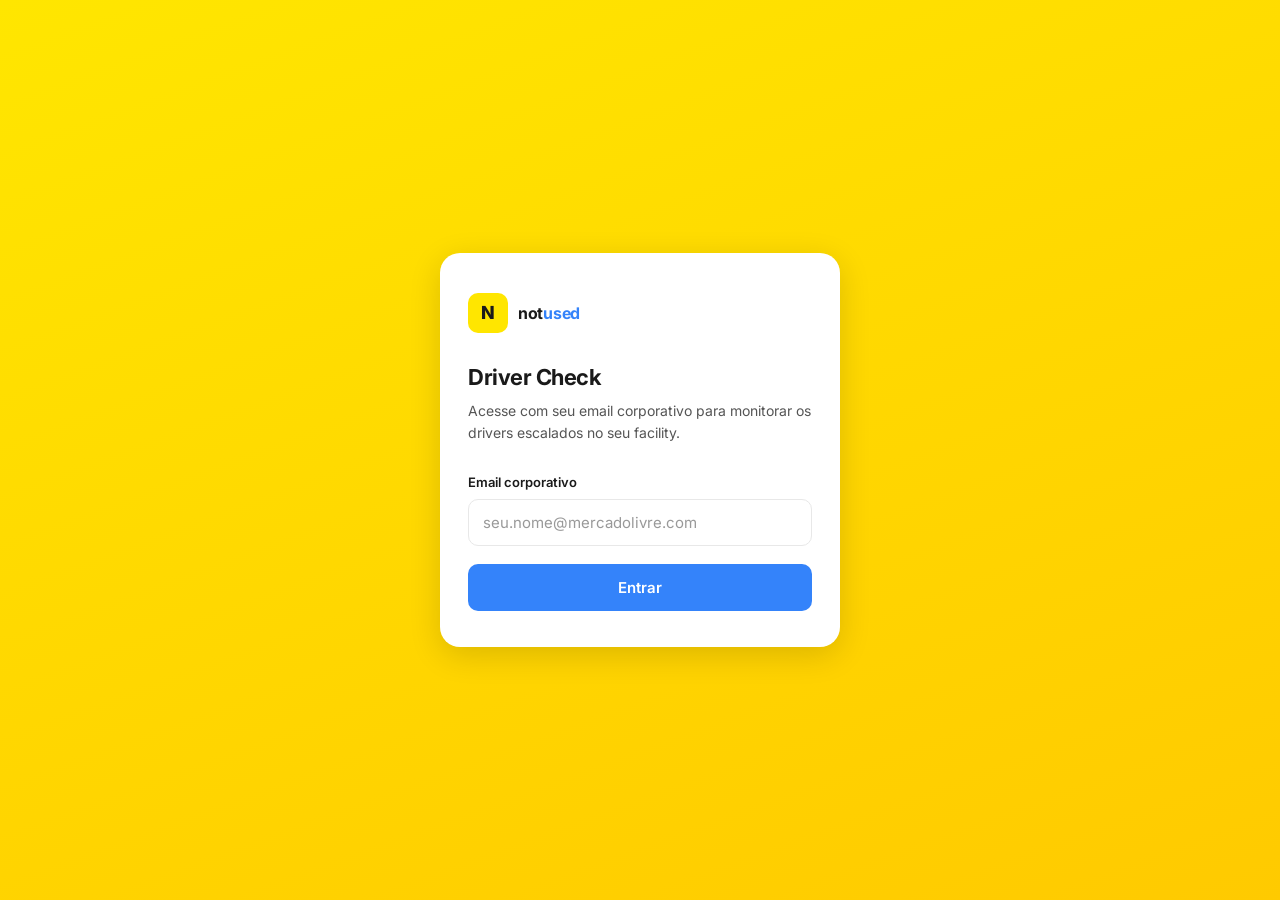
==== commit 2169ca4a: "feat: redesign mobile-first com leitor de QR code - Interface completamente reescrita para uso no ce" ====
--- a/frontend/index.html
+++ b/frontend/index.html
@@ -2,8 +2,11 @@
 <html lang="pt-BR">
 <head>
   <meta charset="UTF-8" />
-  <meta name="viewport" content="width=device-width, initial-scale=1.0" />
-  <title>Driver Validation — Login</title>
+  <meta name="viewport" content="width=device-width, initial-scale=1.0, maximum-scale=1.0" />
+  <meta name="mobile-web-app-capable" content="yes" />
+  <meta name="apple-mobile-web-app-capable" content="yes" />
+  <meta name="apple-mobile-web-app-status-bar-style" content="default" />
+  <title>notused — Driver Check</title>
   <link rel="stylesheet" href="style.css" />
 </head>
 <body>
@@ -16,10 +19,10 @@
         <div class="login-brand-name">not<span>used</span></div>
       </div>
 
-      <h1 class="login-title">Validação de Drivers</h1>
+      <h1 class="login-title">Driver Check</h1>
       <p class="login-subtitle">Acesse com seu email corporativo para monitorar os drivers escalados no seu facility.</p>
 
-      <form id="form-login">
+      <form id="form-login" novalidate>
         <div class="field">
           <label for="email">Email corporativo</label>
           <input
@@ -27,72 +30,77 @@
             type="email"
             placeholder="seu.nome@mercadolivre.com"
             autocomplete="email"
+            inputmode="email"
             required
           />
         </div>
         <button type="submit" class="btn-primary" id="btn-login">Entrar</button>
       </form>
 
-      <div class="error-msg" id="error-msg"></div>
+      <div class="error-msg" id="error-msg" role="alert"></div>
 
     </div>
   </div>
 
   <script>
-    // Redirect se já logado
-    if (sessionStorage.getItem('notused_is_admin') === 'true') {
-      window.location.href = 'admin.html';
-    } else if (sessionStorage.getItem('notused_facility')) {
-      window.location.href = 'dashboard.html';
-    }
+    (function () {
+      if (sessionStorage.getItem('notused_facility')) {
+        window.location.replace('dashboard.html');
+        return;
+      }
 
-    const form    = document.getElementById('form-login');
-    const btn     = document.getElementById('btn-login');
-    const errEl   = document.getElementById('error-msg');
-    const emailEl = document.getElementById('email');
+      const form    = document.getElementById('form-login');
+      const btn     = document.getElementById('btn-login');
+      const errEl   = document.getElementById('error-msg');
+      const emailEl = document.getElementById('email');
 
-    function showError(msg) { errEl.textContent = msg; errEl.classList.add('visible'); }
-    function hideError()    { errEl.classList.remove('visible'); }
+      function showError(msg) {
+        errEl.textContent = msg;
+        errEl.classList.add('visible');
+      }
+      function hideError() { errEl.classList.remove('visible'); }
 
-    form.addEventListener('submit', async (e) => {
-      e.preventDefault();
-      hideError();
-      const email = emailEl.value.trim();
-      if (!email) return;
+      form.addEventListener('submit', async function (e) {
+        e.preventDefault();
+        hideError();
 
-      btn.disabled    = true;
-      btn.textContent = 'Verificando...';
+        const raw   = emailEl.value.trim().toLowerCase();
+        const email = raw;
 
-      try {
-        const res  = await fetch('/auth/email', {
-          method:  'POST',
-          headers: { 'Content-Type': 'application/json' },
-          body:    JSON.stringify({ email })
-        });
-        const data = await res.json();
-
-        if (!res.ok) {
-          showError(data.detail || 'Email não encontrado. Verifique e tente novamente.');
+        if (!email || !email.includes('@')) {
+          showError('Informe um email válido.');
           return;
         }
 
-        sessionStorage.setItem('notused_email',    data.email);
-        sessionStorage.setItem('notused_is_admin', data.is_admin ? 'true' : 'false');
+        btn.disabled    = true;
+        btn.textContent = 'Verificando...';
 
-        if (data.is_admin) {
-          window.location.href = 'admin.html';
-        } else {
-          sessionStorage.setItem('notused_facility', data.facility);
-          window.location.href = 'dashboard.html';
+        try {
+          const res  = await fetch('/auth/email', {
+            method:  'POST',
+            headers: { 'Content-Type': 'application/json' },
+            body:    JSON.stringify({ email: email })
+          });
+          const data = await res.json();
+
+          if (!res.ok) {
+            showError(data.detail || 'Email não encontrado.');
+            return;
+          }
+
+          sessionStorage.setItem('notused_email',    data.email);
+          sessionStorage.setItem('notused_facility', data.facility || '');
+
+          window.location.replace('dashboard.html');
+
+        } catch (_) {
+          showError('Erro de conexão. Verifique se o backend está rodando.');
+        } finally {
+          btn.disabled    = false;
+          btn.textContent = 'Entrar';
         }
-
-      } catch {
-        showError('Erro de conexão. Verifique se o backend está rodando.');
-      } finally {
-        btn.disabled    = false;
-        btn.textContent = 'Entrar';
-      }
-    });
+      });
+    })();
   </script>
 
 </body>
--- a/frontend/style.css
+++ b/frontend/style.css
@@ -1,64 +1,72 @@
-@import url('https://fonts.googleapis.com/css2?family=Inter:wght@400;500;600;700&display=swap');
+@import url('https://fonts.googleapis.com/css2?family=Inter:wght@400;500;600;700;800&display=swap');
 
 *, *::before, *::after { box-sizing: border-box; margin: 0; padding: 0; }
 
 :root {
-  --bg:             #EBEBEB;
-  --surface:        #FFFFFF;
-  --surface2:       #F5F5F5;
-  --border:         #E3E3E3;
-  --border2:        #CCCCCC;
-  --text:           #333333;
-  --text2:          #666666;
-  --muted:          #999999;
-  --yellow:         #FFE600;
-  --yellow-dark:    #ECC800;
-  --blue:           #3483FA;
-  --blue-dark:      #2968C8;
-  --blue-bg:        #EBF3FF;
-  --green:          #00A650;
-  --green-dark:     #007A3D;
-  --green-bg:       #F0FBF5;
-  --green-border:   #A8E6C3;
-  --red:            #F23D4F;
-  --red-bg:         #FFF5F5;
-  --red-border:     #F7C0C5;
-  --orange:         #FF7733;
-  --orange-bg:      #FFF5EE;
-  --orange-border:  #FFCCAA;
-  --shadow-sm:      0 1px 3px rgba(0,0,0,0.08);
-  --shadow:         0 2px 8px rgba(0,0,0,0.10);
-  --shadow-lg:      0 4px 24px rgba(0,0,0,0.14);
-  --radius:         8px;
-  --radius-sm:      6px;
-  --sans:           'Inter', -apple-system, BlinkMacSystemFont, 'Segoe UI', sans-serif;
-}
+  --yellow:        #FFE600;
+  --yellow-dark:   #D4C000;
+  --blue:          #3483FA;
+  --blue-dark:     #2968C8;
+  --blue-bg:       #EBF3FF;
+  --green:         #00A650;
+  --green-dark:    #007A3D;
+  --green-bg:      #E8F8EF;
+  --red:           #F23D4F;
+  --red-dark:      #C7303F;
+  --red-bg:        #FFF0F1;
+  --orange:        #FF7733;
+  --orange-bg:     #FFF4EE;
+  --bg:            #F2F2F2;
+  --surface:       #FFFFFF;
+  --text:          #1A1A1A;
+  --text2:         #555555;
+  --muted:         #999999;
+  --border:        #E8E8E8;
+  --radius:        14px;
+  --radius-sm:     10px;
+  --radius-xs:     6px;
+  --sans:          'Inter', -apple-system, BlinkMacSystemFont, sans-serif;
+  --shadow-sm:     0 1px 4px rgba(0,0,0,0.08);
+  --shadow:        0 2px 12px rgba(0,0,0,0.10);
+  --shadow-lg:     0 8px 32px rgba(0,0,0,0.14);
+  --header-h:      56px;
+  --stats-h:       68px;
+  --toolbar-h:     52px;
+  --tabs-h:        44px;
+}
+
+html { -webkit-text-size-adjust: 100%; }
 
 body {
   background: var(--bg);
   color: var(--text);
   font-family: var(--sans);
-  font-size: 14px;
+  font-size: 15px;
   line-height: 1.5;
   min-height: 100vh;
+  min-height: 100dvh;
+  -webkit-tap-highlight-color: transparent;
+  overscroll-behavior: none;
 }
 
 /* ── Login ──────────────────────────────────────────────────────────────────── */
+
 .login-page {
   min-height: 100vh;
-  display: flex;
-  align-items: center;
-  justify-content: center;
-  padding: 24px;
-  background: linear-gradient(150deg, #FFE600 0%, #FFD000 60%, #FFC200 100%);
+  min-height: 100dvh;
+  display: flex;
+  align-items: center;
+  justify-content: center;
+  padding: 24px 16px;
+  background: linear-gradient(160deg, #FFE600 0%, #FFCA00 100%);
 }
 
 .login-card {
   background: var(--surface);
-  border-radius: 16px;
-  padding: 48px 40px;
+  border-radius: 20px;
+  padding: 40px 28px 36px;
   width: 100%;
-  max-width: 420px;
+  max-width: 400px;
   box-shadow: var(--shadow-lg);
 }
 
@@ -66,73 +74,47 @@
   display: flex;
   align-items: center;
   gap: 10px;
-  margin-bottom: 32px;
+  margin-bottom: 28px;
 }
 
 .login-brand-icon {
-  width: 42px;
-  height: 42px;
+  width: 40px;
+  height: 40px;
   background: var(--yellow);
   border-radius: 10px;
   display: flex;
   align-items: center;
   justify-content: center;
+  font-size: 18px;
   font-weight: 800;
-  font-size: 20px;
-  color: #333;
   flex-shrink: 0;
 }
 
-.login-brand-name {
-  font-size: 17px;
-  font-weight: 700;
-  color: var(--text);
-}
-
+.login-brand-name { font-size: 16px; font-weight: 700; letter-spacing: -0.3px; }
 .login-brand-name span { color: var(--blue); }
 
-.login-title {
-  font-size: 22px;
-  font-weight: 700;
-  color: var(--text);
-  margin-bottom: 6px;
-}
-
-.login-subtitle {
-  color: var(--text2);
-  font-size: 14px;
-  margin-bottom: 32px;
-  line-height: 1.6;
-}
-
-.field { margin-bottom: 20px; }
-
-.field label {
-  display: block;
-  font-size: 13px;
-  font-weight: 500;
-  color: var(--text);
-  margin-bottom: 8px;
-}
+.login-title { font-size: 22px; font-weight: 700; letter-spacing: -0.5px; margin-bottom: 6px; }
+
+.login-subtitle { color: var(--text2); font-size: 14px; line-height: 1.6; margin-bottom: 28px; }
+
+.field { margin-bottom: 18px; }
+
+.field label { display: block; font-size: 13px; font-weight: 600; margin-bottom: 7px; }
 
 .field input {
   width: 100%;
   background: var(--surface);
-  border: 1.5px solid var(--border2);
+  border: 1.5px solid var(--border);
   border-radius: var(--radius-sm);
   color: var(--text);
   font-family: var(--sans);
-  font-size: 14px;
-  padding: 11px 14px;
+  font-size: 15px;
+  padding: 13px 14px;
   outline: none;
   transition: border-color 0.15s, box-shadow 0.15s;
-}
-
-.field input:focus {
-  border-color: var(--blue);
-  box-shadow: 0 0 0 3px rgba(52,131,250,0.15);
-}
-
+  -webkit-appearance: none;
+}
+.field input:focus { border-color: var(--blue); box-shadow: 0 0 0 3px rgba(52,131,250,0.15); }
 .field input::placeholder { color: var(--muted); }
 
 .btn-primary {
@@ -144,508 +126,627 @@
   font-family: var(--sans);
   font-size: 15px;
   font-weight: 600;
-  padding: 13px;
-  cursor: pointer;
-  transition: background 0.15s, transform 0.1s;
-  letter-spacing: 0.01em;
-}
-.btn-primary:hover  { background: var(--blue-dark); }
-.btn-primary:active { transform: scale(0.99); }
-.btn-primary:disabled { opacity: 0.5; cursor: not-allowed; transform: none; }
+  padding: 14px;
+  cursor: pointer;
+  transition: background 0.15s, transform 0.08s;
+  user-select: none;
+}
+.btn-primary:active { transform: scale(0.98); }
+.btn-primary:disabled { background: var(--muted); cursor: not-allowed; transform: none; }
 
 .error-msg {
-  margin-top: 16px;
+  display: none;
+  margin-top: 14px;
+  padding: 11px 14px;
   background: var(--red-bg);
-  border: 1px solid var(--red-border);
-  border-radius: var(--radius-sm);
+  border: 1px solid rgba(242,61,79,0.25);
+  border-radius: var(--radius-xs);
   color: var(--red);
   font-size: 13px;
-  padding: 10px 14px;
-  display: none;
+  font-weight: 500;
 }
 .error-msg.visible { display: block; }
 
-/* ── App Header ─────────────────────────────────────────────────────────────── */
+/* ── App header ─────────────────────────────────────────────────────────────── */
+
 .app-header {
+  position: fixed;
+  top: 0; left: 0; right: 0;
+  height: var(--header-h);
   background: var(--surface);
   border-bottom: 1px solid var(--border);
-  padding: 0 24px;
-  height: 60px;
   display: flex;
   align-items: center;
   justify-content: space-between;
-  position: sticky;
-  top: 0;
+  padding: 0 16px;
   z-index: 100;
   box-shadow: var(--shadow-sm);
 }
 
-.header-brand {
-  display: flex;
-  align-items: center;
-  gap: 10px;
-}
-
-.header-logo-box {
+.header-brand { display: flex; align-items: center; gap: 8px; }
+
+.header-logo {
+  width: 32px;
+  height: 32px;
   background: var(--yellow);
   border-radius: 8px;
-  width: 34px;
-  height: 34px;
-  display: flex;
-  align-items: center;
-  justify-content: center;
+  display: flex;
+  align-items: center;
+  justify-content: center;
+  font-size: 14px;
   font-weight: 800;
-  font-size: 15px;
-  color: #333;
   flex-shrink: 0;
 }
 
-.header-app-name {
-  font-size: 15px;
-  font-weight: 700;
-  color: var(--text);
-}
+.header-app-name { font-size: 15px; font-weight: 700; letter-spacing: -0.3px; }
 
 .header-facility-tag {
   background: var(--blue-bg);
-  border: 1px solid #C2D9FF;
-  border-radius: 100px;
+  color: var(--blue);
   font-size: 12px;
   font-weight: 700;
-  color: var(--blue);
-  padding: 3px 10px;
-  letter-spacing: 0.02em;
-}
-
-.admin-badge {
+  padding: 3px 9px;
+  border-radius: 20px;
+}
+
+.btn-logout {
+  background: none;
+  border: 1.5px solid var(--border);
+  border-radius: var(--radius-xs);
+  color: var(--text2);
+  font-family: var(--sans);
+  font-size: 13px;
+  font-weight: 500;
+  padding: 7px 13px;
+  cursor: pointer;
+  user-select: none;
+  transition: background 0.12s;
+}
+.btn-logout:active { background: var(--bg); }
+
+/* ── Stats strip ────────────────────────────────────────────────────────────── */
+
+.stats-strip {
+  position: fixed;
+  top: var(--header-h);
+  left: 0; right: 0;
+  height: var(--stats-h);
+  background: var(--surface);
+  border-bottom: 1px solid var(--border);
+  display: flex;
+  align-items: stretch;
+  z-index: 99;
+  overflow-x: auto;
+  -webkit-overflow-scrolling: touch;
+  scrollbar-width: none;
+}
+.stats-strip::-webkit-scrollbar { display: none; }
+
+.stat-pill {
+  flex: 1;
+  min-width: 70px;
+  display: flex;
+  flex-direction: column;
+  align-items: center;
+  justify-content: center;
+  gap: 2px;
+  cursor: pointer;
+  border-right: 1px solid var(--border);
+  padding: 8px 4px;
+  user-select: none;
+  transition: background 0.12s;
+}
+.stat-pill:last-child { border-right: none; }
+.stat-pill:active, .stat-pill.active { background: var(--bg); }
+
+.stat-num { font-size: 22px; font-weight: 800; line-height: 1; letter-spacing: -0.5px; }
+.stat-lbl { font-size: 10px; font-weight: 500; color: var(--muted); text-transform: uppercase; letter-spacing: 0.4px; }
+
+.stat-pill.green  .stat-num { color: var(--green); }
+.stat-pill.red    .stat-num { color: var(--red); }
+.stat-pill.orange .stat-num { color: var(--orange); }
+.stat-pill.blue   .stat-num { color: var(--blue); }
+.stat-pill.active .stat-lbl { color: var(--blue); font-weight: 700; }
+
+/* ── Toolbar ────────────────────────────────────────────────────────────────── */
+
+.toolbar {
+  position: fixed;
+  top: calc(var(--header-h) + var(--stats-h));
+  left: 0; right: 0;
+  height: var(--toolbar-h);
+  background: var(--surface);
+  border-bottom: 1px solid var(--border);
+  display: flex;
+  align-items: center;
+  gap: 8px;
+  padding: 0 12px;
+  z-index: 98;
+}
+
+.search-input {
+  flex: 1;
+  height: 36px;
+  background: var(--bg);
+  border: 1.5px solid transparent;
+  border-radius: 20px;
+  color: var(--text);
+  font-family: var(--sans);
+  font-size: 14px;
+  padding: 0 14px 0 38px;
+  outline: none;
+  transition: border-color 0.15s, background 0.15s;
+  background-image: url("data:image/svg+xml,%3Csvg xmlns='http://www.w3.org/2000/svg' width='16' height='16' viewBox='0 0 24 24' fill='none' stroke='%23999' stroke-width='2.5' stroke-linecap='round' stroke-linejoin='round'%3E%3Ccircle cx='11' cy='11' r='8'/%3E%3Cpath d='m21 21-4.35-4.35'/%3E%3C/svg%3E");
+  background-repeat: no-repeat;
+  background-position: 11px center;
+  -webkit-appearance: none;
+}
+.search-input:focus { background-color: var(--surface); border-color: var(--blue); }
+.search-input::placeholder { color: var(--muted); }
+
+.btn-qr {
+  width: 36px;
+  height: 36px;
   background: var(--yellow);
-  color: #333;
+  border: none;
+  border-radius: 10px;
+  display: flex;
+  align-items: center;
+  justify-content: center;
+  cursor: pointer;
+  flex-shrink: 0;
+  transition: transform 0.08s, background 0.12s;
+  user-select: none;
+}
+.btn-qr:active { transform: scale(0.9); background: var(--yellow-dark); }
+
+.btn-refresh {
+  width: 36px;
+  height: 36px;
+  background: none;
+  border: 1.5px solid var(--border);
+  border-radius: 10px;
+  display: flex;
+  align-items: center;
+  justify-content: center;
+  cursor: pointer;
+  flex-shrink: 0;
+  color: var(--text2);
+  font-size: 18px;
+  line-height: 1;
+  transition: background 0.12s;
+  user-select: none;
+}
+.btn-refresh:active { background: var(--bg); }
+.btn-refresh.spinning span { display: inline-block; animation: spin 0.7s linear infinite; }
+
+@keyframes spin { to { transform: rotate(360deg); } }
+
+/* ── Filter tabs ────────────────────────────────────────────────────────────── */
+
+.filter-tabs {
+  position: fixed;
+  top: calc(var(--header-h) + var(--stats-h) + var(--toolbar-h));
+  left: 0; right: 0;
+  height: var(--tabs-h);
+  background: var(--surface);
+  border-bottom: 1px solid var(--border);
+  display: flex;
+  align-items: center;
+  overflow-x: auto;
+  -webkit-overflow-scrolling: touch;
+  scrollbar-width: none;
+  padding: 0 12px;
+  gap: 6px;
+  z-index: 97;
+}
+.filter-tabs::-webkit-scrollbar { display: none; }
+
+.tab {
+  flex-shrink: 0;
+  height: 30px;
+  padding: 0 14px;
+  background: none;
+  border: 1.5px solid var(--border);
+  border-radius: 20px;
+  color: var(--text2);
+  font-family: var(--sans);
+  font-size: 13px;
+  font-weight: 500;
+  cursor: pointer;
+  white-space: nowrap;
+  transition: background 0.12s, border-color 0.12s, color 0.12s;
+  user-select: none;
+}
+.tab:active { background: var(--bg); }
+.tab.active { background: var(--blue); border-color: var(--blue); color: #fff; font-weight: 600; }
+
+/* ── Cards container ────────────────────────────────────────────────────────── */
+
+.cards-container {
+  margin-top: calc(var(--header-h) + var(--stats-h) + var(--toolbar-h) + var(--tabs-h));
+  padding: 12px 12px calc(32px + env(safe-area-inset-bottom));
+  display: flex;
+  flex-direction: column;
+  gap: 10px;
+}
+
+/* ── Driver card ────────────────────────────────────────────────────────────── */
+
+.driver-card {
+  background: var(--surface);
+  border-radius: var(--radius);
+  padding: 16px;
+  box-shadow: var(--shadow-sm);
+  border: 1.5px solid transparent;
+  transition: border-color 0.15s;
+}
+.driver-card.arrived  { border-color: var(--green); background: var(--green-bg); }
+.driver-card.nui      { border-color: var(--red); background: var(--red-bg); }
+.driver-card.not-used { border-color: #E5E5E5; }
+
+.card-top {
+  display: flex;
+  align-items: flex-start;
+  justify-content: space-between;
+  margin-bottom: 12px;
+}
+
+.card-id {
+  font-family: 'Courier New', monospace;
+  font-size: 19px;
+  font-weight: 700;
+  letter-spacing: -0.3px;
+  line-height: 1.1;
+  margin-bottom: 5px;
+}
+
+.card-secondary { display: flex; align-items: center; gap: 6px; flex-wrap: wrap; }
+
+.badge {
+  display: inline-flex;
+  align-items: center;
   font-size: 11px;
   font-weight: 700;
   padding: 3px 9px;
-  border-radius: 100px;
-  text-transform: uppercase;
-  letter-spacing: 0.06em;
-}
-
-.header-right {
-  display: flex;
-  align-items: center;
-  gap: 12px;
-}
-
-.header-email {
-  font-size: 13px;
-  color: var(--text2);
-}
-
-.header-date {
+  border-radius: 20px;
+  white-space: nowrap;
+}
+.badge-pending  { background: var(--bg); color: var(--muted); border: 1px solid var(--border); }
+.badge-arrived  { background: var(--green-bg); color: var(--green); border: 1px solid rgba(0,166,80,0.3); }
+.badge-nuc      { background: var(--orange-bg); color: var(--orange); border: 1px solid rgba(255,119,51,0.3); }
+.badge-nui      { background: var(--red-bg); color: var(--red); border: 1px solid rgba(242,61,79,0.3); }
+.badge-moto     { background: #FFF8E0; color: #9A7D0A; }
+.badge-carro    { background: var(--blue-bg); color: var(--blue); }
+.badge-walker   { background: #F0F0FF; color: #5555CC; }
+.badge-other    { background: var(--bg); color: var(--text2); }
+
+.card-eta {
+  display: flex;
+  align-items: center;
+  gap: 10px;
+  padding: 10px 12px;
+  background: var(--bg);
+  border-radius: var(--radius-sm);
+  margin-bottom: 14px;
+}
+.driver-card.arrived .card-eta,
+.driver-card.nui .card-eta { background: rgba(0,0,0,0.04); }
+
+.eta-icon { font-size: 20px; flex-shrink: 0; }
+
+.eta-label { font-size: 10px; font-weight: 600; color: var(--muted); text-transform: uppercase; letter-spacing: 0.5px; line-height: 1; margin-bottom: 2px; }
+.eta-time  { font-size: 22px; font-weight: 800; letter-spacing: -0.5px; line-height: 1; }
+.eta-time.past  { color: var(--orange); }
+.eta-time.late  { color: var(--red); }
+
+.eta-delta {
+  margin-left: auto;
   font-size: 12px;
+  font-weight: 600;
+  padding: 4px 9px;
+  border-radius: 20px;
+  flex-shrink: 0;
+}
+.eta-delta.past  { background: var(--orange-bg); color: var(--orange); }
+.eta-delta.early { background: var(--green-bg); color: var(--green); }
+
+.card-actions { display: flex; gap: 8px; align-items: center; }
+
+.btn-arrived {
+  flex: 1;
+  height: 48px;
+  background: var(--green);
+  color: #fff;
+  border: none;
+  border-radius: var(--radius-sm);
+  font-family: var(--sans);
+  font-size: 14px;
+  font-weight: 700;
+  cursor: pointer;
+  display: flex;
+  align-items: center;
+  justify-content: center;
+  gap: 6px;
+  user-select: none;
+  transition: background 0.12s, transform 0.08s;
+}
+.btn-arrived:active { background: var(--green-dark); transform: scale(0.97); }
+
+.btn-not-arrived {
+  flex: 1;
+  height: 48px;
+  background: var(--surface);
+  color: var(--red);
+  border: 1.5px solid var(--red);
+  border-radius: var(--radius-sm);
+  font-family: var(--sans);
+  font-size: 14px;
+  font-weight: 700;
+  cursor: pointer;
+  display: flex;
+  align-items: center;
+  justify-content: center;
+  gap: 6px;
+  user-select: none;
+  transition: background 0.12s, transform 0.08s;
+}
+.btn-not-arrived:active { background: var(--red-bg); transform: scale(0.97); }
+
+.btn-undo {
+  height: 38px;
+  padding: 0 14px;
+  background: none;
   color: var(--muted);
-}
-
-.btn-ghost {
-  background: transparent;
-  border: 1.5px solid var(--border2);
-  border-radius: var(--radius-sm);
-  color: var(--text2);
-  font-size: 13px;
-  font-family: var(--sans);
+  border: 1.5px solid var(--border);
+  border-radius: var(--radius-xs);
+  font-family: var(--sans);
+  font-size: 12px;
   font-weight: 500;
-  padding: 6px 14px;
-  cursor: pointer;
-  transition: all 0.15s;
-}
-.btn-ghost:hover { border-color: var(--blue); color: var(--blue); }
-
-/* ── Main Layout ─────────────────────────────────────────────────────────────── */
-.main-content {
-  max-width: 1440px;
-  margin: 0 auto;
-  padding: 28px 24px;
-}
-
-.page-title {
-  font-size: 22px;
-  font-weight: 700;
-  color: var(--text);
-  margin-bottom: 4px;
-}
-
-.page-subtitle {
-  font-size: 14px;
-  color: var(--text2);
-  margin-bottom: 28px;
-}
-
-/* ── Stats Bar ──────────────────────────────────────────────────────────────── */
-.stats-bar {
-  display: grid;
-  grid-template-columns: repeat(auto-fit, minmax(150px, 1fr));
-  gap: 12px;
-  margin-bottom: 24px;
-}
-
-.stat-card {
-  background: var(--surface);
-  border-radius: var(--radius);
-  padding: 18px 20px;
-  box-shadow: var(--shadow-sm);
-  border: 1px solid var(--border);
-}
-
-.stat-card.alert {
-  border-color: var(--orange-border);
-  background: var(--orange-bg);
-}
-
-.stat-label {
+  cursor: pointer;
+  user-select: none;
+  transition: background 0.12s;
+  flex-shrink: 0;
+}
+.btn-undo:active { background: var(--bg); color: var(--text2); }
+
+.event-confirmed { display: flex; align-items: center; justify-content: space-between; gap: 8px; }
+.event-label     { display: flex; align-items: center; gap: 6px; flex-wrap: wrap; }
+
+.ofensor-tag {
   font-size: 11px;
   font-weight: 600;
-  color: var(--text2);
-  text-transform: uppercase;
-  letter-spacing: 0.06em;
-  margin-bottom: 8px;
-}
-
-.stat-value {
+  padding: 3px 8px;
+  border-radius: 20px;
+}
+.ofensor-driver { background: var(--red-bg); color: var(--red); }
+.ofensor-op     { background: var(--orange-bg); color: var(--orange); }
+
+/* ── Empty / Skeleton ───────────────────────────────────────────────────────── */
+
+.empty-state {
+  display: flex;
+  flex-direction: column;
+  align-items: center;
+  justify-content: center;
+  padding: 56px 24px;
+  color: var(--muted);
+  text-align: center;
+  gap: 10px;
+}
+.empty-state .icon { font-size: 40px; line-height: 1; }
+.empty-state p { font-size: 14px; }
+
+.skeleton-card { background: var(--surface); border-radius: var(--radius); padding: 16px; box-shadow: var(--shadow-sm); }
+.skeleton-bar {
+  background: linear-gradient(90deg, #EBEBEB 25%, #F5F5F5 50%, #EBEBEB 75%);
+  background-size: 200% 100%;
+  animation: shimmer 1.4s infinite;
+  border-radius: 6px;
+  height: 14px;
+  margin-bottom: 10px;
+}
+@keyframes shimmer { to { background-position: -200% 0; } }
+
+/* ── Toast ──────────────────────────────────────────────────────────────────── */
+
+.toast {
+  position: fixed;
+  bottom: calc(28px + env(safe-area-inset-bottom));
+  left: 50%;
+  transform: translateX(-50%) translateY(90px);
+  background: #1A1A1A;
+  color: #fff;
+  font-size: 13px;
+  font-weight: 500;
+  padding: 11px 20px;
+  border-radius: 20px;
+  box-shadow: var(--shadow-lg);
+  z-index: 9999;
+  transition: transform 0.25s cubic-bezier(0.34, 1.56, 0.64, 1);
+  white-space: nowrap;
+  pointer-events: none;
+  max-width: calc(100vw - 32px);
+  text-overflow: ellipsis;
+  overflow: hidden;
+}
+.toast.show { transform: translateX(-50%) translateY(0); }
+
+/* ── QR Overlay ─────────────────────────────────────────────────────────────── */
+
+.qr-overlay {
+  position: fixed;
+  inset: 0;
+  background: #000;
+  z-index: 500;
+  display: flex;
+  flex-direction: column;
+  opacity: 0;
+  pointer-events: none;
+  transition: opacity 0.2s;
+}
+.qr-overlay.open { opacity: 1; pointer-events: auto; }
+
+.qr-topbar {
+  display: flex;
+  align-items: center;
+  justify-content: space-between;
+  padding: calc(env(safe-area-inset-top) + 14px) 16px 14px;
+  color: #fff;
+  font-size: 16px;
+  font-weight: 600;
+  background: rgba(0,0,0,0.6);
+}
+
+.btn-qr-close {
+  width: 36px;
+  height: 36px;
+  background: rgba(255,255,255,0.15);
+  border: none;
+  border-radius: 50%;
+  color: #fff;
+  font-size: 20px;
+  display: flex;
+  align-items: center;
+  justify-content: center;
+  cursor: pointer;
+  flex-shrink: 0;
+}
+
+#qr-reader {
+  flex: 1;
+  overflow: hidden;
+  position: relative;
+}
+
+/* Override html5-qrcode styles */
+#qr-reader > div { border: none !important; }
+#qr-reader video { width: 100% !important; height: 100% !important; object-fit: cover !important; }
+#qr-reader__status_span { display: none !important; }
+#qr-reader__dashboard_section_csr span { color: rgba(255,255,255,0.7) !important; font-size: 13px !important; }
+#qr-reader__dashboard_section_csr button {
+  background: var(--yellow) !important;
+  color: #000 !important;
+  border: none !important;
+  border-radius: 10px !important;
+  font-family: var(--sans) !important;
+  font-size: 14px !important;
+  font-weight: 700 !important;
+  padding: 12px 24px !important;
+  cursor: pointer !important;
+  margin-top: 12px !important;
+}
+#qr-reader__camera_selection { display: none !important; }
+#qr-reader__filescan_input { display: none !important; }
+
+.qr-hint {
+  color: rgba(255,255,255,0.6);
+  font-size: 13px;
+  text-align: center;
+  padding: 14px 16px calc(env(safe-area-inset-bottom) + 14px);
+  background: rgba(0,0,0,0.6);
+}
+
+/* ── Driver modal (bottom sheet) ────────────────────────────────────────────── */
+
+.driver-modal {
+  position: fixed;
+  inset: 0;
+  z-index: 400;
+  display: flex;
+  flex-direction: column;
+  justify-content: flex-end;
+  pointer-events: none;
+}
+.driver-modal.open { pointer-events: auto; }
+
+.modal-backdrop {
+  position: absolute;
+  inset: 0;
+  background: transparent;
+  transition: background 0.25s;
+}
+.driver-modal.open .modal-backdrop { background: rgba(0,0,0,0.5); }
+
+.modal-sheet {
+  position: relative;
+  background: var(--surface);
+  border-radius: 20px 20px 0 0;
+  padding: 16px 20px calc(env(safe-area-inset-bottom) + 24px);
+  transform: translateY(100%);
+  transition: transform 0.3s cubic-bezier(0.34, 1.1, 0.64, 1);
+  box-shadow: 0 -4px 32px rgba(0,0,0,0.18);
+}
+.driver-modal.open .modal-sheet { transform: translateY(0); }
+
+.modal-handle {
+  width: 40px;
+  height: 4px;
+  background: var(--border);
+  border-radius: 2px;
+  margin: 0 auto 20px;
+}
+
+.modal-driver-id {
+  font-family: 'Courier New', monospace;
   font-size: 28px;
-  font-weight: 700;
-  color: var(--text);
-  line-height: 1;
-}
-
-.stat-value.blue   { color: var(--blue); }
-.stat-value.green  { color: var(--green); }
-.stat-value.red    { color: var(--red); }
-.stat-value.orange { color: var(--orange); }
-.stat-value.muted  { color: var(--muted); }
-
-/* ── Filter Bar ─────────────────────────────────────────────────────────────── */
-.filter-bar {
-  display: flex;
-  align-items: center;
-  gap: 6px;
-  margin-bottom: 16px;
-  flex-wrap: wrap;
-}
-
-.filter-tab {
-  background: var(--surface);
-  border: 1.5px solid var(--border);
-  border-radius: 100px;
-  color: var(--text2);
-  font-size: 13px;
-  font-family: var(--sans);
-  font-weight: 500;
-  padding: 5px 16px;
-  cursor: pointer;
-  transition: all 0.15s;
-}
-.filter-tab:hover { border-color: var(--blue); color: var(--blue); }
-.filter-tab.active { background: var(--blue); border-color: var(--blue); color: #fff; font-weight: 600; }
-
-.filter-spacer { flex: 1; }
-
-.search-input {
-  background: var(--surface);
-  border: 1.5px solid var(--border2);
+  font-weight: 800;
+  letter-spacing: -0.5px;
+  margin-bottom: 6px;
+}
+
+.modal-vehicle { font-size: 14px; color: var(--text2); margin-bottom: 16px; display: flex; align-items: center; gap: 6px; }
+
+.modal-eta-block {
+  background: var(--bg);
   border-radius: var(--radius-sm);
-  color: var(--text);
-  font-family: var(--sans);
-  font-size: 13px;
-  padding: 7px 12px;
-  outline: none;
-  width: 200px;
-  transition: border-color 0.15s, box-shadow 0.15s;
-}
-.search-input:focus {
-  border-color: var(--blue);
-  box-shadow: 0 0 0 3px rgba(52,131,250,0.12);
-}
-.search-input::placeholder { color: var(--muted); }
-
-.btn-refresh {
-  background: var(--surface);
-  border: 1.5px solid var(--border2);
-  border-radius: var(--radius-sm);
-  color: var(--text2);
-  font-size: 13px;
-  padding: 7px 14px;
-  cursor: pointer;
-  font-family: var(--sans);
-  font-weight: 500;
-  display: flex;
-  align-items: center;
-  gap: 6px;
-  transition: all 0.15s;
-}
-.btn-refresh:hover { border-color: var(--blue); color: var(--blue); }
-.btn-refresh.loading { opacity: 0.5; pointer-events: none; }
-
-/* ── Table ──────────────────────────────────────────────────────────────────── */
-.table-wrapper {
-  background: var(--surface);
-  border: 1px solid var(--border);
-  border-radius: var(--radius);
-  overflow: hidden;
-  box-shadow: var(--shadow-sm);
-}
-
-table { width: 100%; border-collapse: collapse; }
-
-thead th {
-  background: var(--surface2);
-  border-bottom: 1.5px solid var(--border);
-  color: var(--text2);
-  font-size: 11px;
-  font-weight: 600;
-  text-transform: uppercase;
-  letter-spacing: 0.07em;
-  padding: 10px 14px;
-  text-align: left;
-  white-space: nowrap;
-}
-
-tbody tr {
-  border-bottom: 1px solid var(--border);
-  transition: background 0.1s;
-}
-tbody tr:last-child { border-bottom: none; }
-tbody tr:hover      { background: #FAFAFA; }
-
-tbody tr.row-arrived      { background: var(--green-bg); }
-tbody tr.row-arrived:hover { background: #E4F7EE; }
-
-tbody tr.row-nui          { background: var(--orange-bg); }
-tbody tr.row-nui:hover    { background: #FFE8D9; }
-
-tbody tr.row-nuc          { background: var(--surface2); }
-tbody tr.row-nuc:hover    { background: #EEEEEE; }
-
-td {
-  padding: 11px 14px;
-  font-size: 13px;
-  white-space: nowrap;
-}
-
-/* ── Badges ─────────────────────────────────────────────────────────────────── */
-.badge {
-  display: inline-flex;
-  align-items: center;
-  gap: 4px;
-  border-radius: 100px;
-  font-size: 11px;
-  font-weight: 600;
-  padding: 3px 10px;
-  text-transform: uppercase;
-  letter-spacing: 0.04em;
-  white-space: nowrap;
-}
-
-.badge-moto   { background: #FFFBE0; color: #7A6200; border: 1px solid #FFE566; }
-.badge-carro  { background: var(--blue-bg); color: var(--blue); border: 1px solid #C2D9FF; }
-.badge-walker { background: var(--orange-bg); color: #C04F00; border: 1px solid var(--orange-border); }
-.badge-other  { background: var(--surface2); color: var(--text2); border: 1px solid var(--border); }
-
-.badge-arrived { background: var(--green-bg); color: var(--green); border: 1px solid var(--green-border); }
-.badge-nuc     { background: var(--surface2); color: var(--text2); border: 1px solid var(--border2); }
-.badge-nui     { background: var(--orange-bg); color: var(--orange); border: 1px solid var(--orange-border); }
-
-/* ── Status dots ────────────────────────────────────────────────────────────── */
-.status-dot {
-  display: inline-block;
-  width: 7px;
-  height: 7px;
-  border-radius: 50%;
-  margin-right: 6px;
-  flex-shrink: 0;
-}
-.dot-active    { background: var(--green); }
-.dot-cancelled { background: var(--red); }
-.dot-pending   { background: var(--orange); }
-.dot-unknown   { background: var(--muted); }
-
-/* ── Action Buttons ─────────────────────────────────────────────────────────── */
-.action-group {
-  display: flex;
-  gap: 6px;
-  align-items: center;
-}
-
-.btn-arrived {
-  background: var(--green);
-  border: none;
-  border-radius: var(--radius-sm);
-  color: #fff;
-  font-family: var(--sans);
-  font-size: 12px;
-  font-weight: 600;
-  padding: 5px 12px;
-  cursor: pointer;
-  transition: background 0.15s;
-  white-space: nowrap;
-}
-.btn-arrived:hover { background: var(--green-dark); }
-
-.btn-not-arrived {
-  background: transparent;
-  border: 1.5px solid var(--red);
-  border-radius: var(--radius-sm);
-  color: var(--red);
-  font-family: var(--sans);
-  font-size: 12px;
-  font-weight: 600;
-  padding: 5px 12px;
-  cursor: pointer;
-  transition: all 0.15s;
-  white-space: nowrap;
-}
-.btn-not-arrived:hover { background: var(--red); color: #fff; }
-
-.btn-undo {
-  background: transparent;
-  border: 1px solid var(--border2);
-  border-radius: var(--radius-sm);
-  color: var(--muted);
-  font-family: var(--sans);
-  font-size: 11px;
-  font-weight: 500;
-  padding: 4px 9px;
-  cursor: pointer;
-  transition: all 0.15s;
-  white-space: nowrap;
-}
-.btn-undo:hover { border-color: var(--text2); color: var(--text2); }
-
-/* ── Empty / Error ─────────────────────────────────────────────────────────── */
-.empty-state {
+  padding: 16px;
+  margin-bottom: 20px;
   text-align: center;
-  padding: 64px 24px;
-  color: var(--muted);
-}
-.empty-state .icon { font-size: 40px; margin-bottom: 12px; opacity: 0.35; }
-.empty-state p     { font-size: 14px; }
-
-/* ── Skeleton ───────────────────────────────────────────────────────────────── */
-.skeleton-bar {
-  background: linear-gradient(90deg, var(--border) 25%, #F0F0F0 50%, var(--border) 75%);
-  background-size: 200% 100%;
-  animation: shimmer 1.5s infinite;
-  border-radius: 3px;
-  height: 12px;
-}
-@keyframes shimmer {
-  0%   { background-position: 200% 0; }
-  100% { background-position: -200% 0; }
-}
-.skeleton-row td { padding: 13px 14px; }
-
-/* ── Spinner ─────────────────────────────────────────────────────────────────── */
-@keyframes spin { to { transform: rotate(360deg); } }
-.spinner {
-  display: inline-block;
-  width: 14px; height: 14px;
-  border: 2px solid var(--border);
-  border-top-color: var(--blue);
-  border-radius: 50%;
-  animation: spin 0.8s linear infinite;
-}
-
-/* ── Admin ──────────────────────────────────────────────────────────────────── */
-.alert-banner {
-  display: flex;
-  align-items: center;
-  gap: 10px;
-  background: var(--orange-bg);
-  border: 1.5px solid var(--orange-border);
-  border-radius: var(--radius);
-  color: var(--orange);
-  font-size: 13px;
-  font-weight: 600;
-  padding: 12px 16px;
-  margin-bottom: 24px;
-}
-
-.facility-cards {
-  display: grid;
-  grid-template-columns: repeat(auto-fill, minmax(260px, 1fr));
-  gap: 16px;
-  margin-bottom: 32px;
-}
-
-.facility-card {
-  background: var(--surface);
-  border: 1.5px solid var(--border);
-  border-radius: var(--radius);
-  padding: 20px;
-  box-shadow: var(--shadow-sm);
-  cursor: pointer;
-  transition: box-shadow 0.15s, border-color 0.15s;
-}
-.facility-card:hover         { box-shadow: var(--shadow); border-color: var(--blue); }
-.facility-card.has-nui       { border-color: var(--orange-border); }
-.facility-card.has-nui:hover { border-color: var(--orange); }
-
-.fc-name {
-  font-size: 16px;
-  font-weight: 700;
-  color: var(--text);
-  margin-bottom: 14px;
-}
-
-.fc-stats {
-  display: flex;
-  gap: 20px;
-}
-
-.fcs-item { text-align: center; }
-.fcs-val  { font-size: 22px; font-weight: 700; line-height: 1; margin-bottom: 3px; }
-.fcs-lbl  { font-size: 10px; color: var(--text2); text-transform: uppercase; letter-spacing: 0.06em; }
-
-.fc-nui-note {
-  margin-top: 12px;
-  font-size: 11px;
-  font-weight: 600;
-  color: var(--orange);
-}
-
-.section-header {
-  display: flex;
-  align-items: center;
-  justify-content: space-between;
-  margin-bottom: 14px;
-  flex-wrap: wrap;
-  gap: 10px;
-}
-
-.section-title {
-  font-size: 15px;
-  font-weight: 700;
-  color: var(--text);
-}
-
-.filter-select {
-  background: var(--surface);
-  border: 1.5px solid var(--border2);
-  border-radius: var(--radius-sm);
-  padding: 7px 10px;
-  font-size: 13px;
-  color: var(--text);
-  outline: none;
-  font-family: var(--sans);
-  cursor: pointer;
-  transition: border-color 0.15s;
-}
-.filter-select:focus { border-color: var(--blue); }
+}
+.modal-eta-label { font-size: 11px; font-weight: 600; color: var(--muted); text-transform: uppercase; letter-spacing: 0.5px; margin-bottom: 4px; }
+.modal-eta-time  { font-size: 40px; font-weight: 800; letter-spacing: -1.5px; line-height: 1; }
+
+.modal-actions { display: flex; flex-direction: column; gap: 10px; }
+
+.modal-btn-arrived {
+  width: 100%; height: 54px;
+  background: var(--green); color: #fff;
+  border: none; border-radius: var(--radius-sm);
+  font-family: var(--sans); font-size: 16px; font-weight: 700;
+  cursor: pointer; display: flex; align-items: center; justify-content: center; gap: 8px;
+  user-select: none; transition: background 0.12s, transform 0.08s;
+}
+.modal-btn-arrived:active { background: var(--green-dark); transform: scale(0.98); }
+
+.modal-btn-not-arrived {
+  width: 100%; height: 54px;
+  background: var(--surface); color: var(--red);
+  border: 2px solid var(--red); border-radius: var(--radius-sm);
+  font-family: var(--sans); font-size: 16px; font-weight: 700;
+  cursor: pointer; display: flex; align-items: center; justify-content: center; gap: 8px;
+  user-select: none; transition: background 0.12s, transform 0.08s;
+}
+.modal-btn-not-arrived:active { background: var(--red-bg); transform: scale(0.98); }
+
+.modal-btn-undo {
+  width: 100%; height: 46px;
+  background: none; color: var(--muted);
+  border: 1.5px solid var(--border); border-radius: var(--radius-sm);
+  font-family: var(--sans); font-size: 14px; font-weight: 500;
+  cursor: pointer; user-select: none; transition: background 0.12s;
+}
+.modal-btn-undo:active { background: var(--bg); }
+
+.modal-confirmed {
+  display: flex; flex-direction: column; align-items: center;
+  gap: 10px; padding: 8px 0 4px;
+}
+.modal-confirmed-icon { font-size: 52px; line-height: 1; }
+.modal-confirmed-text { font-size: 16px; font-weight: 600; }
 
 /* ── Responsive ─────────────────────────────────────────────────────────────── */
-@media (max-width: 768px) {
-  .main-content  { padding: 16px; }
-  .hide-mobile   { display: none; }
-  .search-input  { width: 140px; }
-  td, th         { padding: 9px 10px; }
-  .app-header    { padding: 0 16px; }
-  .header-email  { display: none; }
-  .stat-value    { font-size: 22px; }
-}
+
+@media (min-width: 600px) {
+  .cards-container { max-width: 580px; margin-left: auto; margin-right: auto; }
+}
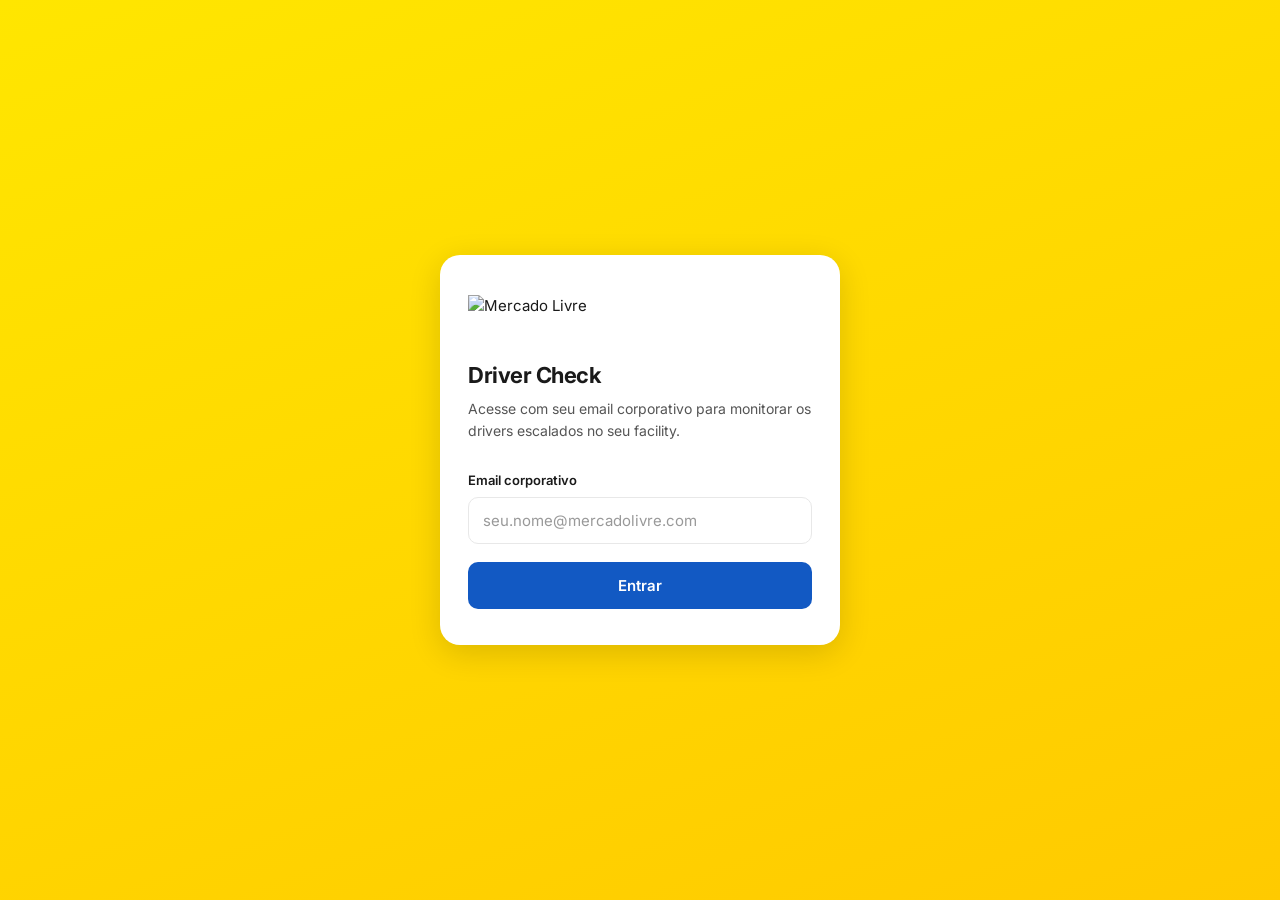
==== commit 974b6050: "feat: visual identity Mercado Livre - Header amarelo (#FFE600) com logo oficial do ML - Azul primari" ====
--- a/frontend/index.html
+++ b/frontend/index.html
@@ -6,8 +6,9 @@
   <meta name="mobile-web-app-capable" content="yes" />
   <meta name="apple-mobile-web-app-capable" content="yes" />
   <meta name="apple-mobile-web-app-status-bar-style" content="default" />
-  <title>notused — Driver Check</title>
+  <title>Driver Check — Mercado Livre</title>
   <link rel="stylesheet" href="style.css" />
+  <link rel="stylesheet" href="https://cdnjs.cloudflare.com/ajax/libs/font-awesome/6.4.0/css/all.min.css" />
 </head>
 <body>
 
@@ -15,8 +16,8 @@
     <div class="login-card">
 
       <div class="login-brand">
-        <div class="login-brand-icon">N</div>
-        <div class="login-brand-name">not<span>used</span></div>
+        <img src="https://http2.mlstatic.com/frontend-assets/ui-navigation/5.18.9/mercadolibre/logo__small@2x.png"
+             alt="Mercado Livre" style="height:36px;width:auto;" />
       </div>
 
       <h1 class="login-title">Driver Check</h1>
--- a/frontend/style.css
+++ b/frontend/style.css
@@ -5,9 +5,9 @@
 :root {
   --yellow:        #FFE600;
   --yellow-dark:   #D4C000;
-  --blue:          #3483FA;
-  --blue-dark:     #2968C8;
-  --blue-bg:       #EBF3FF;
+  --blue:          #1259C3;
+  --blue-dark:     #0d47a1;
+  --blue-bg:       #EBF0FF;
   --green:         #00A650;
   --green-dark:    #007A3D;
   --green-bg:      #E8F8EF;
@@ -153,56 +153,59 @@
   position: fixed;
   top: 0; left: 0; right: 0;
   height: var(--header-h);
-  background: var(--surface);
-  border-bottom: 1px solid var(--border);
+  background: var(--yellow);
+  border-bottom: none;
   display: flex;
   align-items: center;
   justify-content: space-between;
   padding: 0 16px;
   z-index: 100;
-  box-shadow: var(--shadow-sm);
-}
-
-.header-brand { display: flex; align-items: center; gap: 8px; }
+  box-shadow: 0 2px 8px rgba(0,0,0,0.12);
+}
+
+.header-brand { display: flex; align-items: center; gap: 10px; }
 
 .header-logo {
-  width: 32px;
-  height: 32px;
-  background: var(--yellow);
-  border-radius: 8px;
-  display: flex;
-  align-items: center;
-  justify-content: center;
-  font-size: 14px;
+  height: 28px;
+  width: auto;
+  display: block;
+  flex-shrink: 0;
+}
+
+.header-app-name {
+  font-size: 15px;
   font-weight: 800;
-  flex-shrink: 0;
-}
-
-.header-app-name { font-size: 15px; font-weight: 700; letter-spacing: -0.3px; }
+  letter-spacing: -0.3px;
+  color: var(--text);
+}
 
 .header-facility-tag {
-  background: var(--blue-bg);
-  color: var(--blue);
-  font-size: 12px;
+  background: rgba(0,0,0,0.12);
+  color: var(--text);
+  font-size: 11px;
   font-weight: 700;
   padding: 3px 9px;
   border-radius: 20px;
+  letter-spacing: 0.3px;
 }
 
 .btn-logout {
-  background: none;
-  border: 1.5px solid var(--border);
+  background: rgba(255,255,255,0.9);
+  border: none;
   border-radius: var(--radius-xs);
-  color: var(--text2);
-  font-family: var(--sans);
-  font-size: 13px;
-  font-weight: 500;
+  color: var(--text);
+  font-family: var(--sans);
+  font-size: 12px;
+  font-weight: 600;
   padding: 7px 13px;
   cursor: pointer;
   user-select: none;
   transition: background 0.12s;
-}
-.btn-logout:active { background: var(--bg); }
+  display: flex;
+  align-items: center;
+  gap: 5px;
+}
+.btn-logout:active { background: rgba(255,255,255,0.7); }
 
 /* ── Stats strip ────────────────────────────────────────────────────────────── */
 
@@ -472,6 +475,7 @@
   transition: background 0.12s, transform 0.08s;
 }
 .btn-arrived:active { background: var(--green-dark); transform: scale(0.97); }
+.btn-arrived i { font-size: 13px; }
 
 .btn-not-arrived {
   flex: 1;
